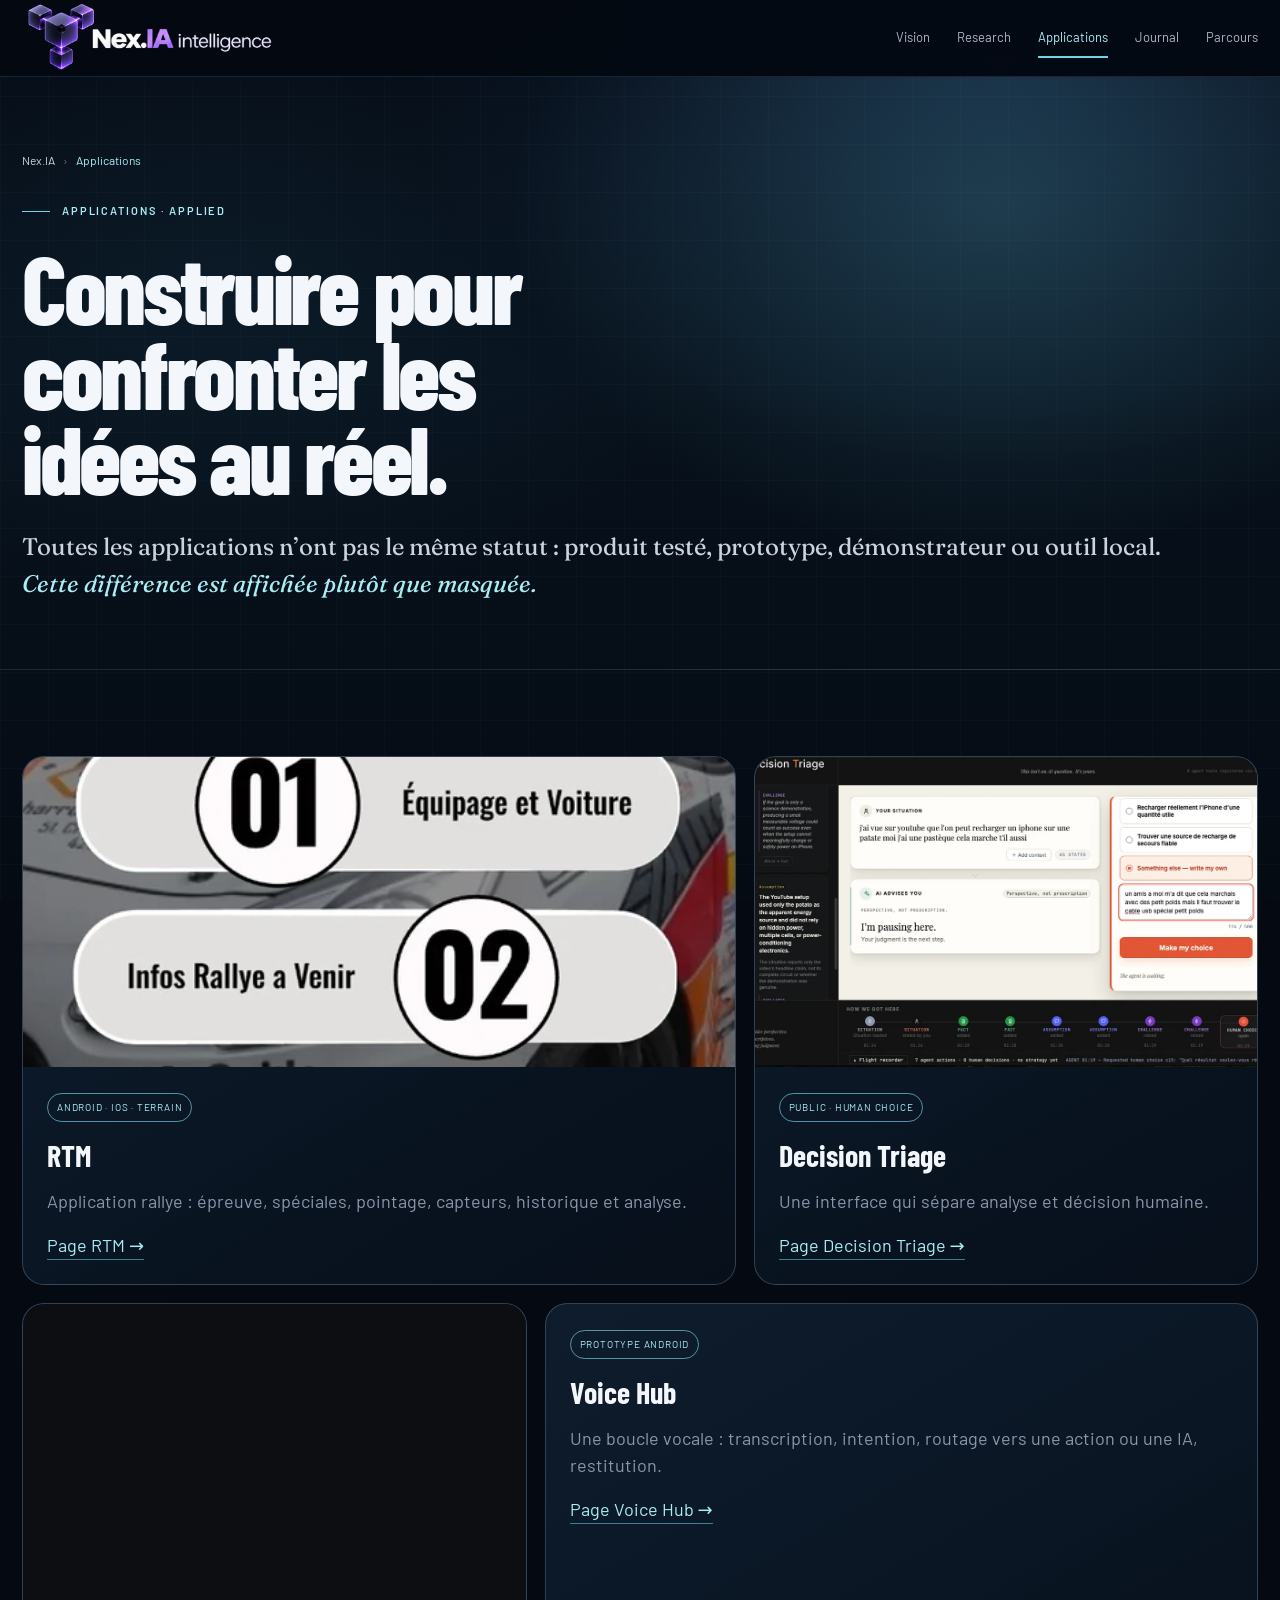
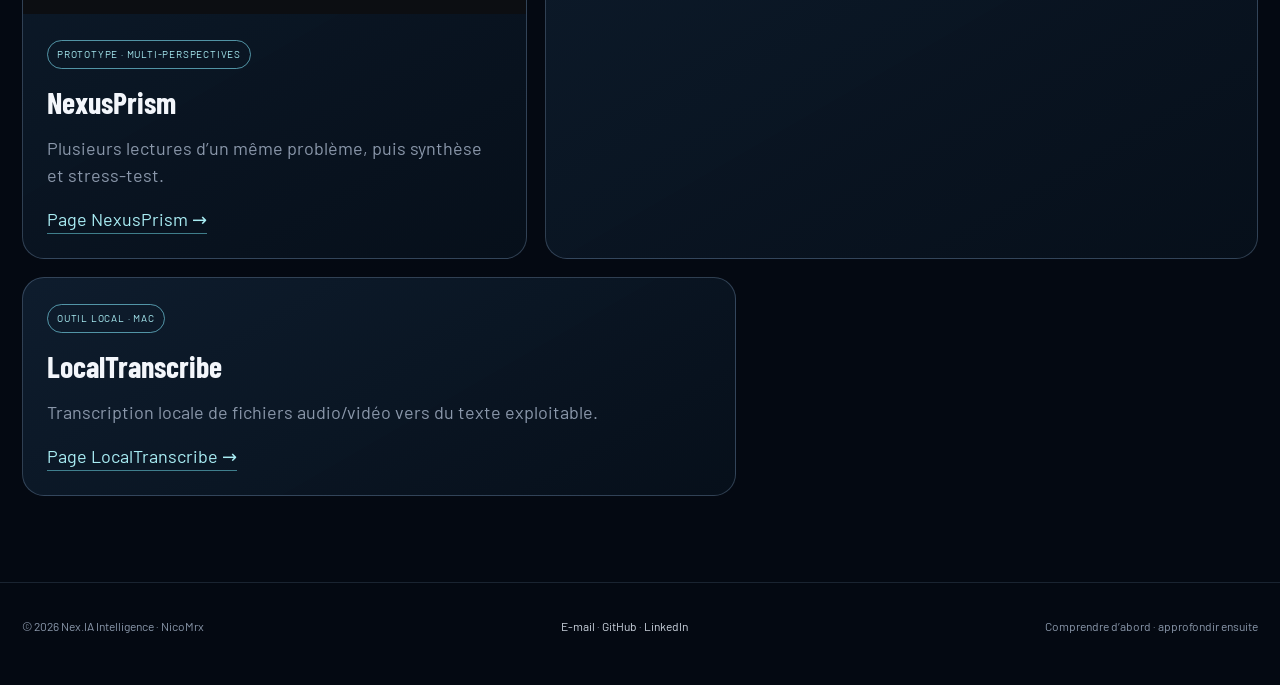
==== applications/index.html @ d775e8f3 "feat: publish Nex.IA multi-page V0.8.1" ====
<!DOCTYPE html>
<html lang="fr"><head><meta charset="utf-8"/><meta content="width=device-width,initial-scale=1" name="viewport"/><meta content="#07111c" name="theme-color"/><title>Applications — Nex.IA</title><meta content="Applications et prototypes Nex.IA : RTM, Decision Triage, NexusPrism, Voice Hub et transcription locale." name="description"/><link href="https://fonts.googleapis.com" rel="preconnect"/><link href="https://fonts.googleapis.com/css2?family=Barlow:wght@400;500;600;700&amp;family=Barlow+Condensed:wght@600;700;800&amp;family=Fraunces:opsz,wght@9..144,350..650&amp;display=swap" rel="stylesheet"/><link href="../assets/site.css" rel="stylesheet"/></head><body class="section-applications"><header class="site-header"><div class="wrap"><a class="brand" href="../index.html"><img alt="Nex.IA Intelligence" src="../assets/nexia-logo.png"/></a><nav aria-label="Navigation" class="site-nav"><a href="../vision/index.html">Vision</a><a href="../research/index.html">Research</a><a class="active" href="../applications/index.html">Applications</a><a href="../journal/index.html">Journal</a><a href="../parcours/index.html">Parcours</a></nav></div></header><main><section class="page-hero"><div class="wrap"><nav aria-label="Fil d’Ariane" class="breadcrumb"><a href="../index.html">Nex.IA</a><span class="sep">›</span><span class="current">Applications</span></nav><p class="eyebrow">Applications · Applied</p><h1>Construire pour confronter les idées au réel.</h1><p class="lead">Toutes les applications n’ont pas le même statut : produit testé, prototype, démonstrateur ou outil local. <em>Cette différence est affichée plutôt que masquée.</em></p></div></section><section class="section"><div class="wrap"><div class="products"><article class="card product wide"><div class="card-media"><img alt="RTM" src="../assets/rtm-home.webp"/></div><div class="card-body"><span class="tag">Android · iOS · terrain</span><h3>RTM</h3><p>Application rallye : épreuve, spéciales, pointage, capteurs, historique et analyse.</p><a class="more" href="rtm.html">Page RTM →</a></div></article><article class="card product narrow"><div class="card-media"><img alt="Decision Triage" src="../assets/dt-choice.webp"/></div><div class="card-body"><span class="tag">Public · Human Choice</span><h3>Decision Triage</h3><p>Une interface qui sépare analyse et décision humaine.</p><a class="more" href="decision-triage.html">Page Decision Triage →</a></div></article><article class="card product narrow"><div class="card-media"><img alt="NexusPrism" src="../assets/nexus-synthesis.webp"/></div><div class="card-body"><span class="tag">Prototype · multi-perspectives</span><h3>NexusPrism</h3><p>Plusieurs lectures d’un même problème, puis synthèse et stress-test.</p><a class="more" href="nexusprism.html">Page NexusPrism →</a></div></article><article class="card product wide"><div class="card-body"><span class="tag">Prototype Android</span><h3>Voice Hub</h3><p>Une boucle vocale : transcription, intention, routage vers une action ou une IA, restitution.</p><a class="more" href="voice-hub.html">Page Voice Hub →</a></div></article><article class="card product wide"><div class="card-body"><span class="tag">Outil local · Mac</span><h3>LocalTranscribe</h3><p>Transcription locale de fichiers audio/vidéo vers du texte exploitable.</p><a class="more" href="localtranscribe.html">Page LocalTranscribe →</a></div></article></div></div></section></main><footer><div class="wrap footer-row"><span>© 2026 Nex.IA Intelligence · NicoMrx</span><span><a href="mailto:morelnicolas.3807@gmail.com">E-mail</a> · <a href="https://github.com/nicoMrx/" rel="noopener" target="_blank">GitHub</a> · <a href="https://www.linkedin.com/in/morel-nicolas-nicomrx/" rel="noopener" target="_blank">LinkedIn</a></span><span>Comprendre d’abord · approfondir ensuite</span></div></footer></body></html>
---- assets/site.css ----
@import url('https://fonts.googleapis.com/css2?family=Barlow:wght@400;500;600;700&family=Barlow+Condensed:wght@600;700;800&family=Fraunces:opsz,wght@9..144,350..650&display=swap');
:root{--night:#040912;--bg:#07111c;--bg2:#0a1624;--panel:#0d1b2b;--panel2:#101f31;--paper:#f3f6fb;--soft:#cbd3de;--muted:#8a97aa;--faint:#5f6d82;--line:rgba(157,187,226,.15);--line2:rgba(157,187,226,.27);--blue:#86afff;--blue2:#b4ceff;--cyan:#6cd6e4;--violet:#a98bff;--violet2:#d1c3ff;--orange:#ff8b63;--green:#71dda6;--display:"Barlow Condensed",Impact,sans-serif;--ui:"Barlow",Inter,system-ui,sans-serif;--serif:"Fraunces",Georgia,serif;--max:1240px;--r:24px;--section:var(--blue);--section-soft:var(--blue2);}
*{box-sizing:border-box}html{scroll-behavior:smooth;background:var(--night)}body{margin:0;color:var(--paper);font-family:var(--ui);font-size:18px;line-height:1.5;background:radial-gradient(900px 620px at 78% 6%,rgba(63,117,196,.20),transparent 66%),radial-gradient(760px 520px at 17% 30%,rgba(54,120,150,.11),transparent 68%),linear-gradient(rgba(132,168,213,.032) 1px,transparent 1px),linear-gradient(90deg,rgba(132,168,213,.032) 1px,transparent 1px),linear-gradient(180deg,var(--night) 0%,var(--bg) 42%,#050b13 100%);background-size:auto,auto,48px 48px,48px 48px,auto;background-attachment:fixed}a{color:inherit}.wrap{width:min(calc(100% - 44px),var(--max));margin:auto}.site-header{position:sticky;top:0;z-index:80;background:rgba(4,9,18,.94);border-bottom:1px solid var(--line);backdrop-filter:blur(18px)}.site-header .wrap{min-height:76px;display:flex;align-items:center;justify-content:space-between;gap:30px}.brand{width:250px;display:flex;align-items:center}.brand img{width:100%;height:auto;display:block}.site-nav{display:flex;align-items:center;gap:27px;color:#aeb8c8;font-size:13px}.site-nav a{text-decoration:none;position:relative;padding:26px 0}.site-nav a:hover{color:#fff}.site-nav a.active{color:var(--section-soft)}.site-nav a.active:after{content:"";position:absolute;left:0;right:0;bottom:16px;height:2px;background:var(--section)}
.section-home{--section:var(--blue);--section-soft:var(--violet2)}.section-vision{--section:var(--violet);--section-soft:var(--violet2)}.section-research{--section:var(--blue);--section-soft:var(--blue2)}.section-applications{--section:var(--cyan);--section-soft:#a9edf4}.section-journal{--section:var(--orange);--section-soft:#ffc0a8}.section-parcours{--section:var(--green);--section-soft:#a8ecc8}
.breadcrumb{display:flex;gap:8px;align-items:center;margin-bottom:34px;font-size:12px;color:var(--muted)}.breadcrumb a{text-decoration:none;color:var(--soft)}.breadcrumb a:hover{color:#fff}.breadcrumb .sep{color:var(--faint)}.breadcrumb .current{color:var(--section-soft)}.hero{border-bottom:1px solid var(--line);padding:90px 0 74px}.hero-grid{display:grid;grid-template-columns:minmax(0,1.05fr) minmax(360px,.68fr);gap:72px;align-items:center}.eyebrow,.kicker{text-transform:uppercase;letter-spacing:.17em;font-weight:600;font-size:11px;color:var(--section-soft)}.eyebrow{display:flex;align-items:center;gap:12px;margin:0 0 25px}.eyebrow:before{content:"";display:inline-block;width:28px;height:1px;background:var(--section)}h1,.page-hero h1{font-family:var(--display);font-weight:800;font-size:clamp(58px,7.4vw,104px);line-height:.9;letter-spacing:-.035em;margin:0;max-width:12ch}h1 .blue{color:var(--blue2)}h1 .violet{color:var(--violet2)}.lead{font-family:var(--serif);font-weight:430;font-size:clamp(19px,2vw,24px);line-height:1.55;color:var(--soft);max-width:72ch;margin:28px 0 0}.lead em{font-style:italic;color:var(--section-soft)}.actions{display:flex;gap:12px;flex-wrap:wrap;margin-top:32px}.btn{display:inline-flex;align-items:center;gap:8px;padding:12px 16px;border:1px solid var(--line2);border-radius:10px;background:rgba(13,27,43,.68);text-decoration:none;font-size:13px;font-weight:600}.btn:hover{border-color:var(--section);transform:translateY(-1px)}.btn.primary{background:var(--section-soft);color:#07111c;border-color:transparent}.hero-card{border:1px solid var(--line2);border-radius:24px;background:linear-gradient(145deg,rgba(16,31,49,.88),rgba(7,17,28,.88));overflow:hidden}.hero-card .head{padding:17px 19px;border-bottom:1px solid var(--line);display:flex;justify-content:space-between;text-transform:uppercase;letter-spacing:.12em;font-size:10px;color:var(--muted)}.hero-card .rows{display:grid}.hero-card .row{display:grid;grid-template-columns:84px 1fr;gap:16px;padding:17px 19px;border-bottom:1px solid var(--line)}.hero-card .row:last-child{border-bottom:0}.hero-card .type{font-size:10px;text-transform:uppercase;letter-spacing:.1em;color:var(--blue)}.hero-card b{font-family:var(--display);font-size:19px}.hero-card p{margin:4px 0 0;color:var(--muted);font-size:12px}.proofbar{border-bottom:1px solid var(--line)}.proofgrid{display:grid;grid-template-columns:repeat(3,1fr);gap:1px;background:var(--line)}.proof{background:rgba(13,27,43,.72);padding:22px 18px}.proof strong{display:block;font-family:var(--display);font-size:28px}.proof span{font-size:11px;color:var(--muted)}
.section,.page-section{padding:86px 0;border-bottom:1px solid var(--line)}.alt{background:rgba(8,17,28,.28)}.sec-head{display:grid;grid-template-columns:minmax(0,1fr) minmax(320px,.8fr);gap:60px;align-items:end;margin-bottom:40px}.sec-head h2,h2{font-family:var(--display);font-size:clamp(40px,5vw,66px);line-height:.95;letter-spacing:-.025em;margin:0}.sec-head p{font-family:var(--serif);font-weight:390;font-size:16px;line-height:1.65;color:var(--soft);margin:0;max-width:58ch}.sec-head p em{font-style:italic;color:var(--section-soft)}.section-scope{position:relative}.section-scope:before{content:"";position:absolute;inset:0;pointer-events:none;background:radial-gradient(600px 420px at 12% 8%,color-mix(in srgb,var(--section) 10%,transparent),transparent 68%);opacity:.72}.section-scope>.wrap{position:relative;z-index:1}.preview-feature{display:grid;grid-template-columns:1.05fr .95fr;gap:18px;align-items:stretch}.preview-copy,.preview-side{border:1px solid var(--line2);border-radius:22px;background:linear-gradient(150deg,rgba(16,31,49,.72),rgba(7,17,28,.74));overflow:hidden}.preview-copy{padding:30px}.preview-copy h3{font-family:var(--display);font-size:34px;margin:10px 0 12px}.preview-copy p,.preview-side p{color:var(--soft)}.preview-side img{width:100%;height:100%;min-height:280px;object-fit:cover}.preview-side .card-body{padding:30px}.preview-list{list-style:none;padding:0;margin:23px 0 0}.preview-list li{padding:10px 0;border-top:1px solid var(--line);color:var(--muted)}.preview-list strong{color:var(--paper)}.section-link{margin-top:22px}.tag{display:inline-block;border:1px solid color-mix(in srgb,var(--section) 55%,var(--line2));border-radius:999px;padding:6px 9px;color:var(--section-soft);font-size:10px;letter-spacing:.08em;text-transform:uppercase}.metric-row{display:flex;flex-wrap:wrap;gap:10px;margin-top:24px}.metric{border:1px solid var(--line2);border-radius:12px;padding:12px 14px;background:rgba(7,17,28,.5)}.metric strong{display:block;font-family:var(--display);font-size:25px}.metric span{font-size:10px;color:var(--muted);text-transform:uppercase;letter-spacing:.08em}
.page-hero{padding:74px 0 66px;border-bottom:1px solid var(--line);background:radial-gradient(700px 500px at 78% 22%,color-mix(in srgb,var(--section) 18%,transparent),transparent 70%)}.page-hero h1{max-width:14ch}.page-hero .lead{max-width:75ch}.products{display:grid;grid-template-columns:repeat(12,1fr);gap:18px}.card{border:1px solid var(--line2);border-radius:22px;background:linear-gradient(150deg,rgba(16,31,49,.88),rgba(7,17,28,.9));overflow:hidden}.product.wide{grid-column:span 7}.product.narrow{grid-column:span 5}.card-media{height:310px;background:#06101a;overflow:hidden}.card-media img,.card-media video{width:100%;height:100%;object-fit:cover;display:block}.card-body{padding:24px}.card h3{font-family:var(--display);font-size:30px;margin:11px 0 10px}.card p{color:var(--muted);margin:0}.more{display:inline-block;margin-top:17px;color:var(--section-soft);text-decoration:none;border-bottom:1px solid color-mix(in srgb,var(--section) 55%,transparent)}.split{display:grid;grid-template-columns:1fr 1fr;gap:45px;align-items:start}.prose{max-width:72ch}.prose p{font-family:var(--serif);font-weight:385;color:var(--soft);line-height:1.7}.prose p em{font-style:italic;color:var(--section-soft)}.facts{border-top:1px solid var(--line)}.fact{display:grid;grid-template-columns:150px 1fr;gap:20px;padding:17px 0;border-bottom:1px solid var(--line)}.fact b{color:var(--paper)}.fact span{color:var(--muted)}.gallery{display:grid;grid-template-columns:1fr 1fr;gap:16px}.gallery figure{margin:0;border:1px solid var(--line2);border-radius:18px;background:#06101a;overflow:hidden}.gallery img{width:100%;display:block}.gallery figcaption{padding:11px 13px;color:var(--muted);font-size:11px}.gallery .big{grid-column:span 2}.research-grid{display:grid;grid-template-columns:1.08fr .92fr;gap:18px}.stats{display:grid;grid-template-columns:repeat(4,1fr);gap:9px;margin-top:24px}.stat{border:1px solid var(--line2);padding:12px;border-radius:12px}.stat strong{display:block;font-family:var(--display);font-size:27px}.stat span{color:var(--muted);font-size:10px;text-transform:uppercase}.statusline{margin-top:18px;color:var(--muted);font-size:12px;border-top:1px solid var(--line);padding-top:14px}.statusline strong{color:var(--section-soft)}.timeline{display:grid;grid-template-columns:repeat(4,1fr);gap:16px}.timeline article{border-top:1px solid var(--line2);padding-top:18px}.timeline time{font-size:10px;text-transform:uppercase;letter-spacing:.1em;color:var(--section-soft)}.timeline h3{font-family:var(--display);font-size:22px;margin:7px 0}.timeline p{color:var(--muted);font-size:13px}.method{display:grid;grid-template-columns:repeat(5,1fr);gap:12px}.method article{border:1px solid var(--line2);border-radius:18px;padding:20px;background:rgba(13,27,43,.65)}.method .n{color:var(--section-soft);font-size:10px}.method h3{font-family:var(--display);font-size:24px;margin:22px 0 8px}.method p{color:var(--muted);font-size:13px}.comic-grid{display:grid;grid-template-columns:repeat(2,1fr);gap:18px}.comic{border:1px solid var(--line2);border-radius:18px;overflow:hidden;background:#f1ece4}.comic img{width:100%;display:block}.comic span{display:block;background:#09131f;padding:10px 12px;color:var(--soft);font-size:11px}.sources{margin-top:34px;border:1px solid var(--line2);border-radius:20px;padding:24px;background:rgba(13,27,43,.6)}.sources h3{font-family:var(--display);font-size:27px;margin:0 0 9px}.sources p{color:var(--muted);margin:0 0 10px}.sources a{color:var(--section-soft)}.log{border-top:1px solid var(--line)}.log-entry{display:grid;grid-template-columns:220px 1fr;gap:28px;padding:22px 0;border-bottom:1px solid var(--line)}.log-dates{font-size:11px;color:var(--muted);line-height:1.65}.log-dates b{color:var(--section-soft);font-weight:600}.log-entry h3{font-family:var(--display);font-size:23px;margin:0 0 5px}.log-entry p{margin:0;color:var(--muted)}.cta{display:grid;grid-template-columns:1fr .7fr;gap:38px;border:1px solid var(--line2);border-radius:22px;background:rgba(13,27,43,.74);padding:34px}.cta h2{font-size:48px}.cta p{color:var(--muted)}.cta aside{border-left:1px solid var(--line2);padding-left:28px;color:var(--muted)}.cta aside strong{display:block;color:var(--paper);margin-bottom:7px}footer{padding:34px 0 50px;color:var(--muted);font-size:12px}.footer-row{display:flex;justify-content:space-between;gap:20px;flex-wrap:wrap}.footer-row a{text-decoration:none;color:var(--soft)}
@media(max-width:1000px){.hero-grid,.sec-head,.split,.research-grid,.preview-feature{grid-template-columns:1fr}.hero-grid{gap:28px}.hero-card{max-width:720px}.products{grid-template-columns:1fr}.product.wide,.product.narrow{grid-column:auto}.method{grid-template-columns:repeat(3,1fr)}.timeline{grid-template-columns:1fr 1fr}.gallery .big{grid-column:auto}.gallery{grid-template-columns:1fr 1fr}.comic-grid{grid-template-columns:1fr 1fr}.cta{grid-template-columns:1fr}.cta aside{border-left:0;border-top:1px solid var(--line2);padding:22px 0 0}.preview-side img{min-height:240px}}
@media(max-width:700px){.wrap{width:min(calc(100% - 28px),var(--max))}.site-header .wrap{min-height:0;display:block;padding-top:10px}.brand{width:190px;margin-bottom:9px}.site-nav{display:flex;gap:18px;overflow-x:auto;border-top:1px solid var(--line);scrollbar-width:none}.site-nav::-webkit-scrollbar{display:none}.site-nav a{display:block!important;white-space:nowrap;padding:10px 0 12px;font-size:11px}.site-nav a.active:after{bottom:5px}.hero{padding:62px 0 54px}.page-hero{padding:52px 0 46px}.breadcrumb{margin-bottom:25px;font-size:11px}h1,.page-hero h1{font-size:clamp(44px,12.3vw,64px);max-width:11.5ch}.lead{font-size:18px}.section,.page-section{padding:64px 0}.sec-head{gap:17px;margin-bottom:27px}.sec-head h2,h2{font-size:clamp(34px,9.5vw,49px)}.sec-head p{font-size:15px}.proofgrid{grid-template-columns:1fr}.proof{padding:15px}.card-media{height:260px}.gallery{grid-template-columns:1fr}.stats{grid-template-columns:1fr 1fr}.method{grid-template-columns:1fr}.timeline{grid-template-columns:1fr}.comic-grid{grid-template-columns:1fr}.log-entry{grid-template-columns:1fr;gap:8px}.cta{padding:25px 20px}.cta h2{font-size:39px}.brand img{max-height:50px;object-fit:contain;object-position:left}.preview-copy{padding:23px}.preview-copy h3{font-size:29px}.preview-side .card-body{padding:23px}}

/* ===== Vision harmonisée : V7 dans le système V0.8 ===== */
body.section-vision .vision-hero{padding:74px 0 66px;border-bottom:1px solid var(--line);background:radial-gradient(760px 500px at 78% 22%,rgba(169,139,255,.14),transparent 70%)}
body.section-vision .vision-section{padding:82px 0;border-bottom:1px solid var(--line)}
body.section-vision .vision-hero h1{font-family:var(--display);font-size:clamp(58px,7.4vw,104px);line-height:.9;letter-spacing:-.035em;max-width:12ch;margin:0}
body.section-vision .vision-hero .intro{font-family:var(--serif);font-weight:390;font-size:clamp(19px,2vw,24px);line-height:1.62;color:var(--soft);max-width:74ch;margin:27px 0 0}
body.section-vision .vision-hero .intro em{font-style:italic;color:var(--section-soft)}
body.section-vision .vision-hero .note{color:var(--muted);font-size:13px;margin:30px 0 0;max-width:66ch}
body.section-vision .vision-section h2{font-family:var(--display);font-size:clamp(40px,5vw,66px);line-height:.95;letter-spacing:-.025em;max-width:18ch;margin:0 0 28px}
body.section-vision .vision-section .lede{font-family:var(--serif);font-weight:385;font-size:clamp(19px,2vw,23px);line-height:1.65;color:var(--soft);max-width:72ch}
body.section-vision .vision-section .lede em{font-style:italic;color:var(--section-soft)}
body.section-vision .vision-phrase{border-left:5px solid var(--section);padding:4px 0 4px 22px;margin-top:34px;max-width:900px}
body.section-vision .vision-phrase p{font-family:var(--serif);font-weight:390;font-style:italic;color:var(--paper);font-size:clamp(24px,3.2vw,39px);line-height:1.24;margin:0 0 13px}
body.section-vision .vision-phrase small{color:var(--muted)}
body.section-vision .constats{list-style:none;padding:0;margin:39px 0 0;max-width:920px}
body.section-vision .constats li{display:grid;grid-template-columns:92px 1fr;gap:24px;padding:22px 0;border-top:1px solid var(--line)}
body.section-vision .constats li:last-child{border-bottom:1px solid var(--line)}
body.section-vision .constats .num{color:var(--section-soft);font-size:11px;letter-spacing:.1em;padding-top:5px}
body.section-vision .constats strong{display:block;font-family:var(--display);font-size:23px;margin-bottom:4px}
body.section-vision .constats p{color:var(--muted);margin:0;max-width:67ch}
body.section-vision .objet-mesure{margin:29px 0 0;padding:16px 18px;border:1px solid color-mix(in srgb,var(--section) 42%,var(--line2));border-radius:14px;color:var(--soft);font-size:14px;max-width:900px;background:rgba(169,139,255,.045)}
body.section-vision .objet-mesure strong{color:var(--section-soft)}
body.section-vision .carte{margin-top:39px;border-top:1px solid var(--line)}
body.section-vision .etape{display:grid;grid-template-columns:70px minmax(220px,1.15fr) 1.85fr 150px;gap:22px;padding:25px 0;border-bottom:1px solid var(--line);align-items:start}
body.section-vision .etape .n{font-family:var(--display);font-size:30px;line-height:1;color:var(--section-soft)}
body.section-vision .etape .quoi strong{display:block;font-family:var(--display);font-size:23px}
body.section-vision .etape .quoi span{display:block;color:var(--muted);font-size:13px;margin-top:3px}
body.section-vision .etape .desc{color:var(--soft);max-width:58ch}
body.section-vision .etat{justify-self:end;border:1px solid var(--line2);color:var(--muted);padding:7px 9px;font-size:10px;letter-spacing:.07em;text-transform:uppercase;white-space:normal}
body.section-vision .etape.current{position:relative}
body.section-vision .etape.current:before{content:"";position:absolute;left:0;top:-1px;bottom:-1px;width:3px;background:var(--section)}
body.section-vision .etape.current .etat{border-color:var(--section);color:var(--section-soft);background:rgba(169,139,255,.055)}
body.section-vision .case-grid{display:grid;grid-template-columns:1fr 1fr;gap:18px;margin:38px 0 0}
body.section-vision .case-card{position:relative;border:1px solid var(--line2);border-radius:20px;background:linear-gradient(150deg,rgba(16,31,49,.78),rgba(7,17,28,.74));padding:27px;overflow:hidden}
body.section-vision .case-card:before{content:"";position:absolute;left:0;top:0;bottom:0;width:3px;background:var(--section)}
body.section-vision .case-meta{display:flex;gap:9px;flex-wrap:wrap;margin-bottom:14px;color:var(--muted);font-size:10px;letter-spacing:.08em;text-transform:uppercase}
body.section-vision .case-meta span{border:1px solid var(--line);border-radius:999px;padding:5px 8px}
body.section-vision .case-card h3{font-family:var(--display);font-size:clamp(27px,3vw,37px);margin:0 0 12px}
body.section-vision .case-card p{color:var(--soft);margin:0 0 15px}
body.section-vision .case-card .case-point{font-family:var(--serif);font-weight:390;font-style:italic;font-size:19px;line-height:1.45;color:var(--section-soft);margin:21px 0 0;padding-top:17px;border-top:1px solid var(--line)}
body.section-vision .case-link{display:inline-block;margin-top:16px;color:var(--section-soft);font-size:12px;text-decoration:none;border-bottom:1px solid rgba(209,195,255,.35);padding-bottom:2px}
body.section-vision .limite{margin:27px 0 0;padding:20px 22px;border-left:4px solid var(--section);background:rgba(169,139,255,.04);max-width:930px}
body.section-vision .limite strong{display:block;font-family:var(--display);font-size:20px;margin-bottom:5px}
body.section-vision .limite p{margin:0;color:var(--soft)}
body.section-vision .protocol-flow{display:grid;grid-template-columns:1fr auto 1fr auto 1fr;gap:13px;align-items:center;margin:36px 0 0;max-width:980px}
body.section-vision .protocol-step{padding:17px 19px;border:1px solid var(--line2);border-radius:15px;background:rgba(13,27,43,.42);min-height:94px}
body.section-vision .protocol-step strong{display:block;font-family:var(--display);font-size:19px;margin-bottom:4px;color:var(--section-soft)}
body.section-vision .protocol-step span{display:block;color:var(--muted);font-size:13px;line-height:1.45}
body.section-vision .protocol-arrow{color:var(--section);font-size:23px}
body.section-vision .transformations{display:flex;gap:9px;flex-wrap:wrap;margin-top:17px}
body.section-vision .transformations span{border:1px solid color-mix(in srgb,var(--section) 30%,var(--line));border-radius:999px;color:var(--muted);padding:7px 10px;font-size:12px}
body.section-vision .question-test{margin:46px 0 0;padding:4px 0 4px 22px;border-left:5px solid var(--section);max-width:900px}
body.section-vision .question-test p{font-family:var(--serif);font-weight:400;font-style:italic;font-size:clamp(25px,3.3vw,41px);line-height:1.25;color:var(--paper);margin:0 0 15px}
body.section-vision .mesures{display:flex;gap:9px;flex-wrap:wrap;margin-top:24px}
body.section-vision .mesures span{border:1px solid var(--line2);padding:8px 10px;color:var(--section-soft);font-size:12px}
body.section-vision details.protocol-details{margin-top:31px;border-top:1px solid var(--line);border-bottom:1px solid var(--line);max-width:980px}
body.section-vision details.protocol-details summary{cursor:pointer;padding:17px 0;color:var(--section-soft);font-size:13px;font-weight:600;letter-spacing:.03em}
body.section-vision .variantes{border-top:1px solid var(--line);margin-bottom:18px}
body.section-vision .variante{display:grid;grid-template-columns:52px 1fr;gap:18px;padding:15px 0;border-bottom:1px solid var(--line)}
body.section-vision .variante b{font-family:var(--display);font-size:24px;color:var(--section-soft)}
body.section-vision .variante strong{display:block;margin-bottom:3px}
body.section-vision .variante span{color:var(--muted)}
body.section-vision .deux-branches{display:grid;grid-template-columns:.82fr 1.18fr;gap:0;margin-top:42px;border-top:1px solid var(--line);border-bottom:1px solid var(--line)}
body.section-vision .branche{padding:32px 39px 36px 0}
body.section-vision .branche + .branche{border-left:1px solid var(--line);padding-left:39px;padding-right:0}
body.section-vision .branche .label{color:var(--section-soft);font-size:11px;letter-spacing:.1em;text-transform:uppercase;margin-bottom:12px}
body.section-vision .branche h3{font-family:var(--display);font-size:31px;margin:0 0 14px}
body.section-vision .branche>p{color:var(--soft);max-width:48ch}
body.section-vision .branche ul{margin:22px 0 0;padding:0;list-style:none}
body.section-vision .branche li{padding:11px 0;border-top:1px solid var(--line);color:var(--muted)}
body.section-vision .branche li strong{display:block;color:var(--paper);margin-bottom:3px}
body.section-vision .branche li span{font-size:13px}
body.section-vision .app-stack{margin-top:22px;border-top:1px solid var(--line)}
body.section-vision .app-item{display:grid;grid-template-columns:minmax(135px,.72fr) 1.6fr;gap:19px;padding:17px 0;border-bottom:1px solid var(--line)}
body.section-vision .app-name strong{display:block;font-family:var(--display);font-size:20px;margin-bottom:3px}
body.section-vision .app-status{color:var(--section-soft);font-size:10px;text-transform:uppercase;letter-spacing:.07em}
body.section-vision .app-desc{color:var(--soft);font-size:13px}
body.section-vision .record{margin-top:38px;border:1px solid color-mix(in srgb,var(--section) 28%,var(--line2));background:linear-gradient(145deg,rgba(16,31,49,.88),rgba(7,17,28,.88));border-radius:22px;padding:25px;overflow:auto}
body.section-vision pre{margin:0;color:var(--soft);font:13px/1.65 ui-monospace,SFMono-Regular,Menlo,Consolas,monospace;white-space:pre-wrap}
body.section-vision .record .accent{color:var(--section-soft)}
body.section-vision .auteur{display:grid;grid-template-columns:.8fr 1.7fr;gap:50px;align-items:start}
body.section-vision .auteur .id{font-family:var(--display);font-size:clamp(31px,4.4vw,51px);line-height:1}
body.section-vision .auteur .id span{display:block;color:var(--section-soft);font-family:var(--ui);font-size:16px;font-weight:400;margin-top:10px}
body.section-vision .auteur .bio{font-family:var(--serif);font-weight:380;color:var(--soft);max-width:64ch;line-height:1.7}
body.section-vision .auteur .bio p:first-child:first-letter{color:var(--section-soft)}
body.section-vision .fin{padding:86px 0 100px;border-bottom:1px solid var(--line);background:radial-gradient(720px 430px at 18% 44%,rgba(169,139,255,.09),transparent 68%)}
body.section-vision .fin p{font-family:var(--display);font-size:clamp(39px,6vw,70px);line-height:.97;letter-spacing:-.02em;margin:0;max-width:17ch}
body.section-vision .fin p em{font-style:normal;color:var(--section-soft)}
body.section-vision .fin small{display:block;color:var(--muted);margin-top:27px;font-size:13px}
@media(max-width:820px){
  body.section-vision .etape{grid-template-columns:56px 1fr;gap:14px 20px}
  body.section-vision .etape .desc{grid-column:2}
  body.section-vision .etat{grid-column:2;justify-self:start}
  body.section-vision .deux-branches{grid-template-columns:1fr}
  body.section-vision .branche{padding:30px 0}
  body.section-vision .branche + .branche{border-left:0;border-top:1px solid var(--line);padding:30px 0}
  body.section-vision .app-item{grid-template-columns:1fr;gap:7px}
  body.section-vision .auteur{grid-template-columns:1fr;gap:28px}
}
@media(max-width:700px){
  h1,.page-hero h1{font-size:clamp(46px,13vw,66px)}
  .hero{padding:68px 0 56px}
  .page-hero{padding:56px 0 50px}
  body.section-vision .vision-hero{padding:56px 0 50px}
  body.section-vision .vision-section{padding:66px 0}
  body.section-vision .constats li{grid-template-columns:1fr;gap:7px}
  body.section-vision .etape{grid-template-columns:1fr}
  body.section-vision .etape .desc,body.section-vision .etat{grid-column:1}
  body.section-vision .etape.current:before{left:-14px;width:3px}
  body.section-vision .case-grid{grid-template-columns:1fr}
  body.section-vision .app-item{grid-template-columns:1fr;gap:7px}
  body.section-vision .fin{padding:66px 0 78px}
}
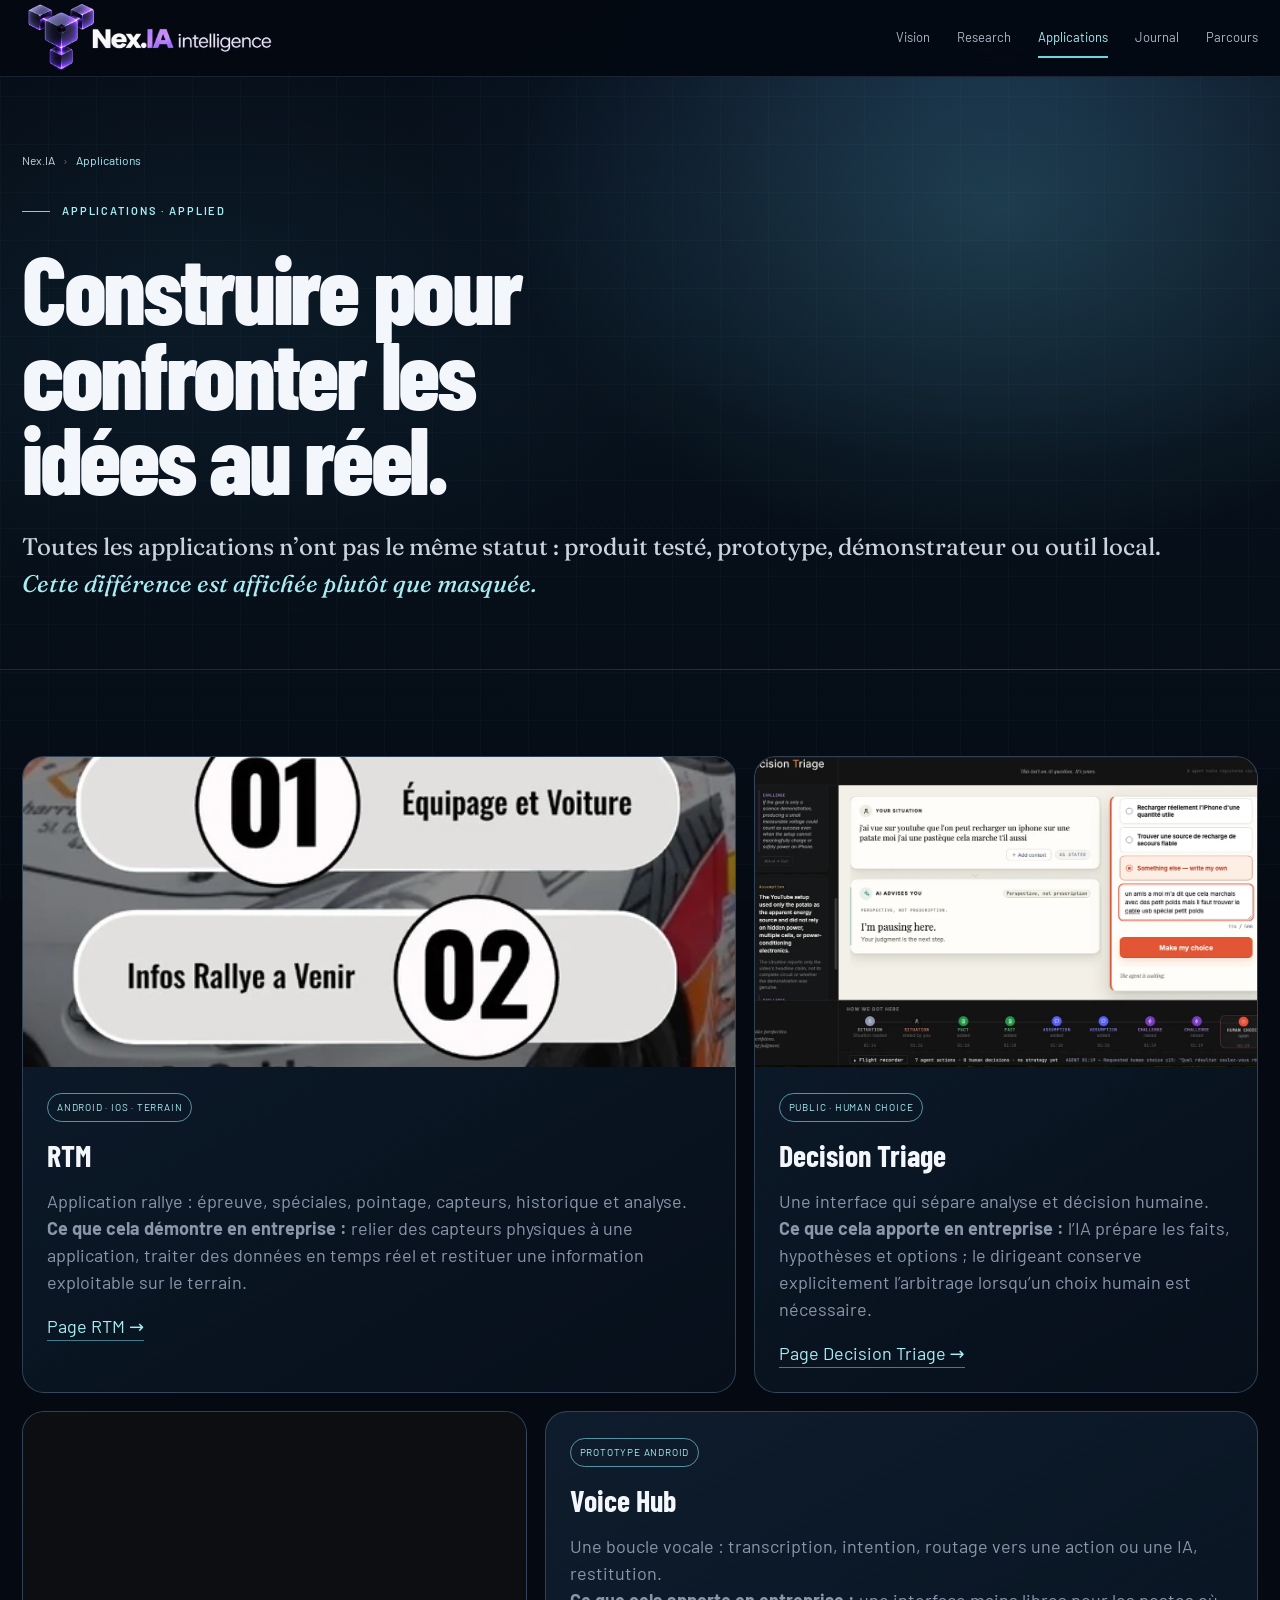
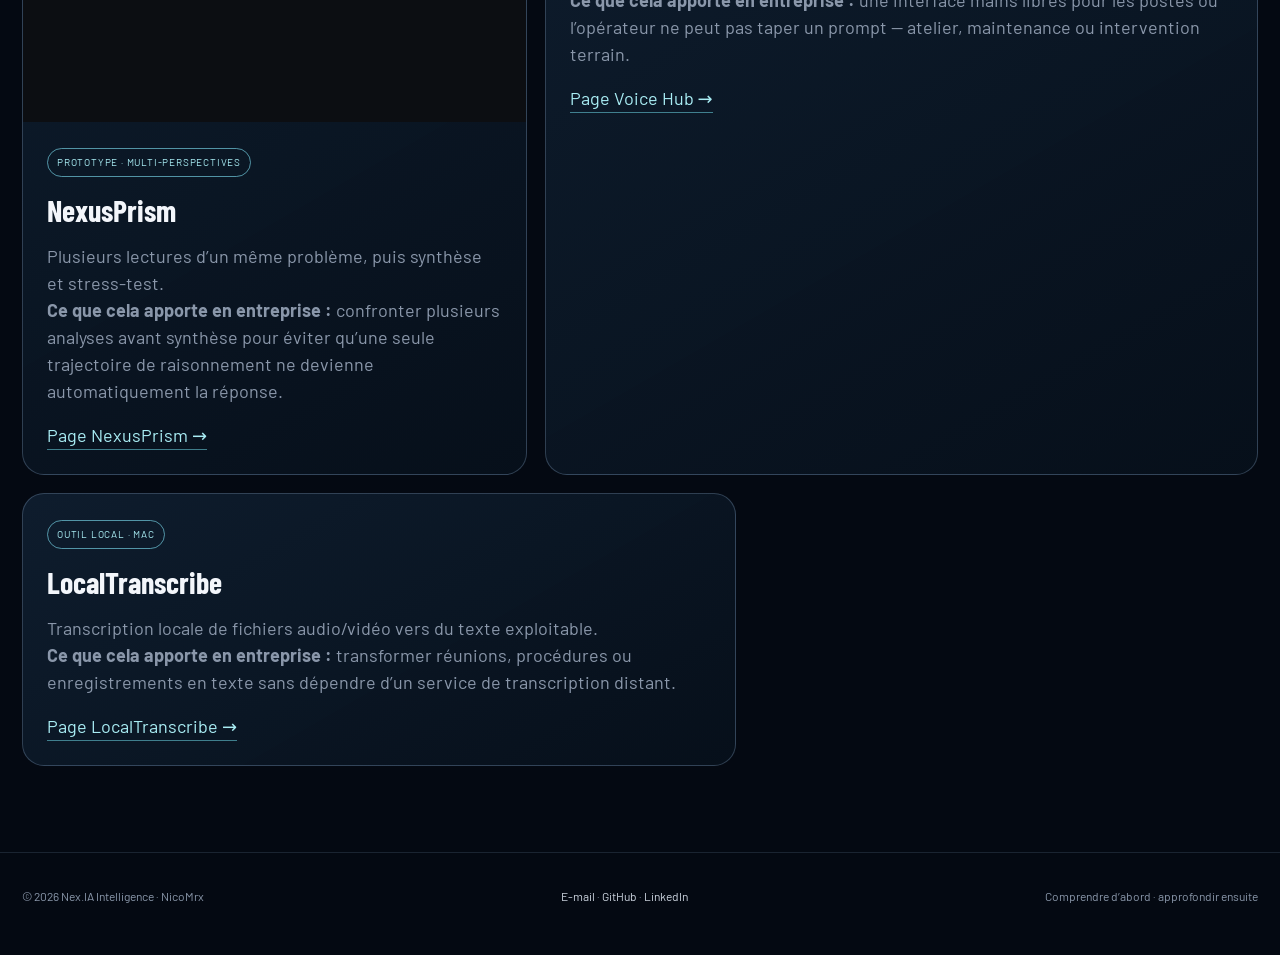
==== commit 2ab69cfc: "refine: explain business value of application building blocks" ====
--- a/applications/index.html
+++ b/applications/index.html
@@ -1,2 +1,2 @@
 <!DOCTYPE html>
-<html lang="fr"><head><meta charset="utf-8"/><meta content="width=device-width,initial-scale=1" name="viewport"/><meta content="#07111c" name="theme-color"/><title>Applications — Nex.IA</title><meta content="Applications et prototypes Nex.IA : RTM, Decision Triage, NexusPrism, Voice Hub et transcription locale." name="description"/><link href="https://fonts.googleapis.com" rel="preconnect"/><link href="https://fonts.googleapis.com/css2?family=Barlow:wght@400;500;600;700&amp;family=Barlow+Condensed:wght@600;700;800&amp;family=Fraunces:opsz,wght@9..144,350..650&amp;display=swap" rel="stylesheet"/><link href="../assets/site.css" rel="stylesheet"/></head><body class="section-applications"><header class="site-header"><div class="wrap"><a class="brand" href="../index.html"><img alt="Nex.IA Intelligence" src="../assets/nexia-logo.png"/></a><nav aria-label="Navigation" class="site-nav"><a href="../vision/index.html">Vision</a><a href="../research/index.html">Research</a><a class="active" href="../applications/index.html">Applications</a><a href="../journal/index.html">Journal</a><a href="../parcours/index.html">Parcours</a></nav></div></header><main><section class="page-hero"><div class="wrap"><nav aria-label="Fil d’Ariane" class="breadcrumb"><a href="../index.html">Nex.IA</a><span class="sep">›</span><span class="current">Applications</span></nav><p class="eyebrow">Applications · Applied</p><h1>Construire pour confronter les idées au réel.</h1><p class="lead">Toutes les applications n’ont pas le même statut : produit testé, prototype, démonstrateur ou outil local. <em>Cette différence est affichée plutôt que masquée.</em></p></div></section><section class="section"><div class="wrap"><div class="products"><article class="card product wide"><div class="card-media"><img alt="RTM" src="../assets/rtm-home.webp"/></div><div class="card-body"><span class="tag">Android · iOS · terrain</span><h3>RTM</h3><p>Application rallye : épreuve, spéciales, pointage, capteurs, historique et analyse.</p><a class="more" href="rtm.html">Page RTM →</a></div></article><article class="card product narrow"><div class="card-media"><img alt="Decision Triage" src="../assets/dt-choice.webp"/></div><div class="card-body"><span class="tag">Public · Human Choice</span><h3>Decision Triage</h3><p>Une interface qui sépare analyse et décision humaine.</p><a class="more" href="decision-triage.html">Page Decision Triage →</a></div></article><article class="card product narrow"><div class="card-media"><img alt="NexusPrism" src="../assets/nexus-synthesis.webp"/></div><div class="card-body"><span class="tag">Prototype · multi-perspectives</span><h3>NexusPrism</h3><p>Plusieurs lectures d’un même problème, puis synthèse et stress-test.</p><a class="more" href="nexusprism.html">Page NexusPrism →</a></div></article><article class="card product wide"><div class="card-body"><span class="tag">Prototype Android</span><h3>Voice Hub</h3><p>Une boucle vocale : transcription, intention, routage vers une action ou une IA, restitution.</p><a class="more" href="voice-hub.html">Page Voice Hub →</a></div></article><article class="card product wide"><div class="card-body"><span class="tag">Outil local · Mac</span><h3>LocalTranscribe</h3><p>Transcription locale de fichiers audio/vidéo vers du texte exploitable.</p><a class="more" href="localtranscribe.html">Page LocalTranscribe →</a></div></article></div></div></section></main><footer><div class="wrap footer-row"><span>© 2026 Nex.IA Intelligence · NicoMrx</span><span><a href="mailto:morelnicolas.3807@gmail.com">E-mail</a> · <a href="https://github.com/nicoMrx/" rel="noopener" target="_blank">GitHub</a> · <a href="https://www.linkedin.com/in/morel-nicolas-nicomrx/" rel="noopener" target="_blank">LinkedIn</a></span><span>Comprendre d’abord · approfondir ensuite</span></div></footer></body></html>+<html lang="fr"><head><meta charset="utf-8"/><meta content="width=device-width,initial-scale=1" name="viewport"/><meta content="#07111c" name="theme-color"/><title>Applications — Nex.IA</title><meta content="Applications et prototypes Nex.IA : RTM, Decision Triage, NexusPrism, Voice Hub et transcription locale." name="description"/><link href="https://fonts.googleapis.com" rel="preconnect"/><link href="https://fonts.googleapis.com/css2?family=Barlow:wght@400;500;600;700&amp;family=Barlow+Condensed:wght@600;700;800&amp;family=Fraunces:opsz,wght@9..144,350..650&amp;display=swap" rel="stylesheet"/><link href="../assets/site.css" rel="stylesheet"/></head><body class="section-applications"><header class="site-header"><div class="wrap"><a class="brand" href="../index.html"><img alt="Nex.IA Intelligence" src="../assets/nexia-logo.png"/></a><nav aria-label="Navigation" class="site-nav"><a href="../vision/index.html">Vision</a><a href="../research/index.html">Research</a><a class="active" href="../applications/index.html">Applications</a><a href="../journal/index.html">Journal</a><a href="../parcours/index.html">Parcours</a></nav></div></header><main><section class="page-hero"><div class="wrap"><nav aria-label="Fil d’Ariane" class="breadcrumb"><a href="../index.html">Nex.IA</a><span class="sep">›</span><span class="current">Applications</span></nav><p class="eyebrow">Applications · Applied</p><h1>Construire pour confronter les idées au réel.</h1><p class="lead">Toutes les applications n’ont pas le même statut : produit testé, prototype, démonstrateur ou outil local. <em>Cette différence est affichée plutôt que masquée.</em></p></div></section><section class="section"><div class="wrap"><div class="products"><article class="card product wide"><div class="card-media"><img alt="RTM" src="../assets/rtm-home.webp"/></div><div class="card-body"><span class="tag">Android · iOS · terrain</span><h3>RTM</h3><p>Application rallye : épreuve, spéciales, pointage, capteurs, historique et analyse.</p><p class="status-note"><strong>Ce que cela démontre en entreprise :</strong> relier des capteurs physiques à une application, traiter des données en temps réel et restituer une information exploitable sur le terrain.</p><a class="more" href="rtm.html">Page RTM →</a></div></article><article class="card product narrow"><div class="card-media"><img alt="Decision Triage" src="../assets/dt-choice.webp"/></div><div class="card-body"><span class="tag">Public · Human Choice</span><h3>Decision Triage</h3><p>Une interface qui sépare analyse et décision humaine.</p><p class="status-note"><strong>Ce que cela apporte en entreprise :</strong> l’IA prépare les faits, hypothèses et options ; le dirigeant conserve explicitement l’arbitrage lorsqu’un choix humain est nécessaire.</p><a class="more" href="decision-triage.html">Page Decision Triage →</a></div></article><article class="card product narrow"><div class="card-media"><img alt="NexusPrism" src="../assets/nexus-synthesis.webp"/></div><div class="card-body"><span class="tag">Prototype · multi-perspectives</span><h3>NexusPrism</h3><p>Plusieurs lectures d’un même problème, puis synthèse et stress-test.</p><p class="status-note"><strong>Ce que cela apporte en entreprise :</strong> confronter plusieurs analyses avant synthèse pour éviter qu’une seule trajectoire de raisonnement ne devienne automatiquement la réponse.</p><a class="more" href="nexusprism.html">Page NexusPrism →</a></div></article><article class="card product wide"><div class="card-body"><span class="tag">Prototype Android</span><h3>Voice Hub</h3><p>Une boucle vocale : transcription, intention, routage vers une action ou une IA, restitution.</p><p class="status-note"><strong>Ce que cela apporte en entreprise :</strong> une interface mains libres pour les postes où l’opérateur ne peut pas taper un prompt — atelier, maintenance ou intervention terrain.</p><a class="more" href="voice-hub.html">Page Voice Hub →</a></div></article><article class="card product wide"><div class="card-body"><span class="tag">Outil local · Mac</span><h3>LocalTranscribe</h3><p>Transcription locale de fichiers audio/vidéo vers du texte exploitable.</p><p class="status-note"><strong>Ce que cela apporte en entreprise :</strong> transformer réunions, procédures ou enregistrements en texte sans dépendre d’un service de transcription distant.</p><a class="more" href="localtranscribe.html">Page LocalTranscribe →</a></div></article></div></div></section></main><footer><div class="wrap footer-row"><span>© 2026 Nex.IA Intelligence · NicoMrx</span><span><a href="mailto:morelnicolas.3807@gmail.com">E-mail</a> · <a href="https://github.com/nicoMrx/" rel="noopener" target="_blank">GitHub</a> · <a href="https://www.linkedin.com/in/morel-nicolas-nicomrx/" rel="noopener" target="_blank">LinkedIn</a></span><span>Comprendre d’abord · approfondir ensuite</span></div></footer></body></html>
--- a/assets/site.css
+++ b/assets/site.css
@@ -120,3 +120,86 @@
   body.section-vision .app-item{grid-template-columns:1fr;gap:7px}
   body.section-vision .fin{padding:66px 0 78px}
 }
+
+
+/* ===== Mobile hardening V0.8.2 ===== */
+html,body{max-width:100%;overflow-x:hidden}
+
+/* Journal comic strip: controlled carousel on wide screens, full-width stack on mobile */
+.comic-strip{
+  display:grid;
+  grid-auto-flow:column;
+  grid-auto-columns:minmax(300px,34vw);
+  gap:16px;
+  overflow-x:auto;
+  padding:2px 2px 14px;
+  scroll-snap-type:x mandatory;
+  scrollbar-width:thin;
+  scrollbar-color:#53677f #08101b;
+}
+.comic-strip a{
+  display:block;
+  min-width:0;
+  max-width:100%;
+  text-decoration:none;
+  color:var(--paper);
+  scroll-snap-align:start;
+  overflow:hidden;
+  border:1px solid var(--line2);
+  border-radius:16px;
+  background:#09131f;
+}
+.comic-strip img{
+  display:block;
+  width:100%;
+  height:auto;
+  max-width:100%;
+}
+.comic-strip a span{
+  display:block;
+  padding:10px 12px;
+  color:var(--soft);
+  font-size:11px;
+}
+
+/* Vision protocol must never force the page wider than the viewport */
+body.section-vision .protocol-flow{min-width:0}
+body.section-vision .protocol-step{min-width:0}
+body.section-vision .protocol-step span,
+body.section-vision .protocol-step strong{overflow-wrap:anywhere}
+
+@media(max-width:700px){
+  body.section-vision .protocol-flow{
+    grid-template-columns:1fr;
+    gap:10px;
+    width:100%;
+    max-width:100%;
+  }
+  body.section-vision .protocol-arrow{
+    transform:rotate(90deg);
+    justify-self:center;
+    line-height:1;
+  }
+  body.section-vision .protocol-step{
+    width:100%;
+    min-height:0;
+  }
+  .comic-strip{
+    grid-auto-flow:row;
+    grid-auto-columns:auto;
+    grid-template-columns:1fr;
+    overflow-x:visible;
+    scroll-snap-type:none;
+    gap:18px;
+    padding:0;
+  }
+  .comic-strip a{
+    width:100%;
+    max-width:100%;
+  }
+  .comic-strip img{
+    width:100%;
+    height:auto;
+    object-fit:contain;
+  }
+}
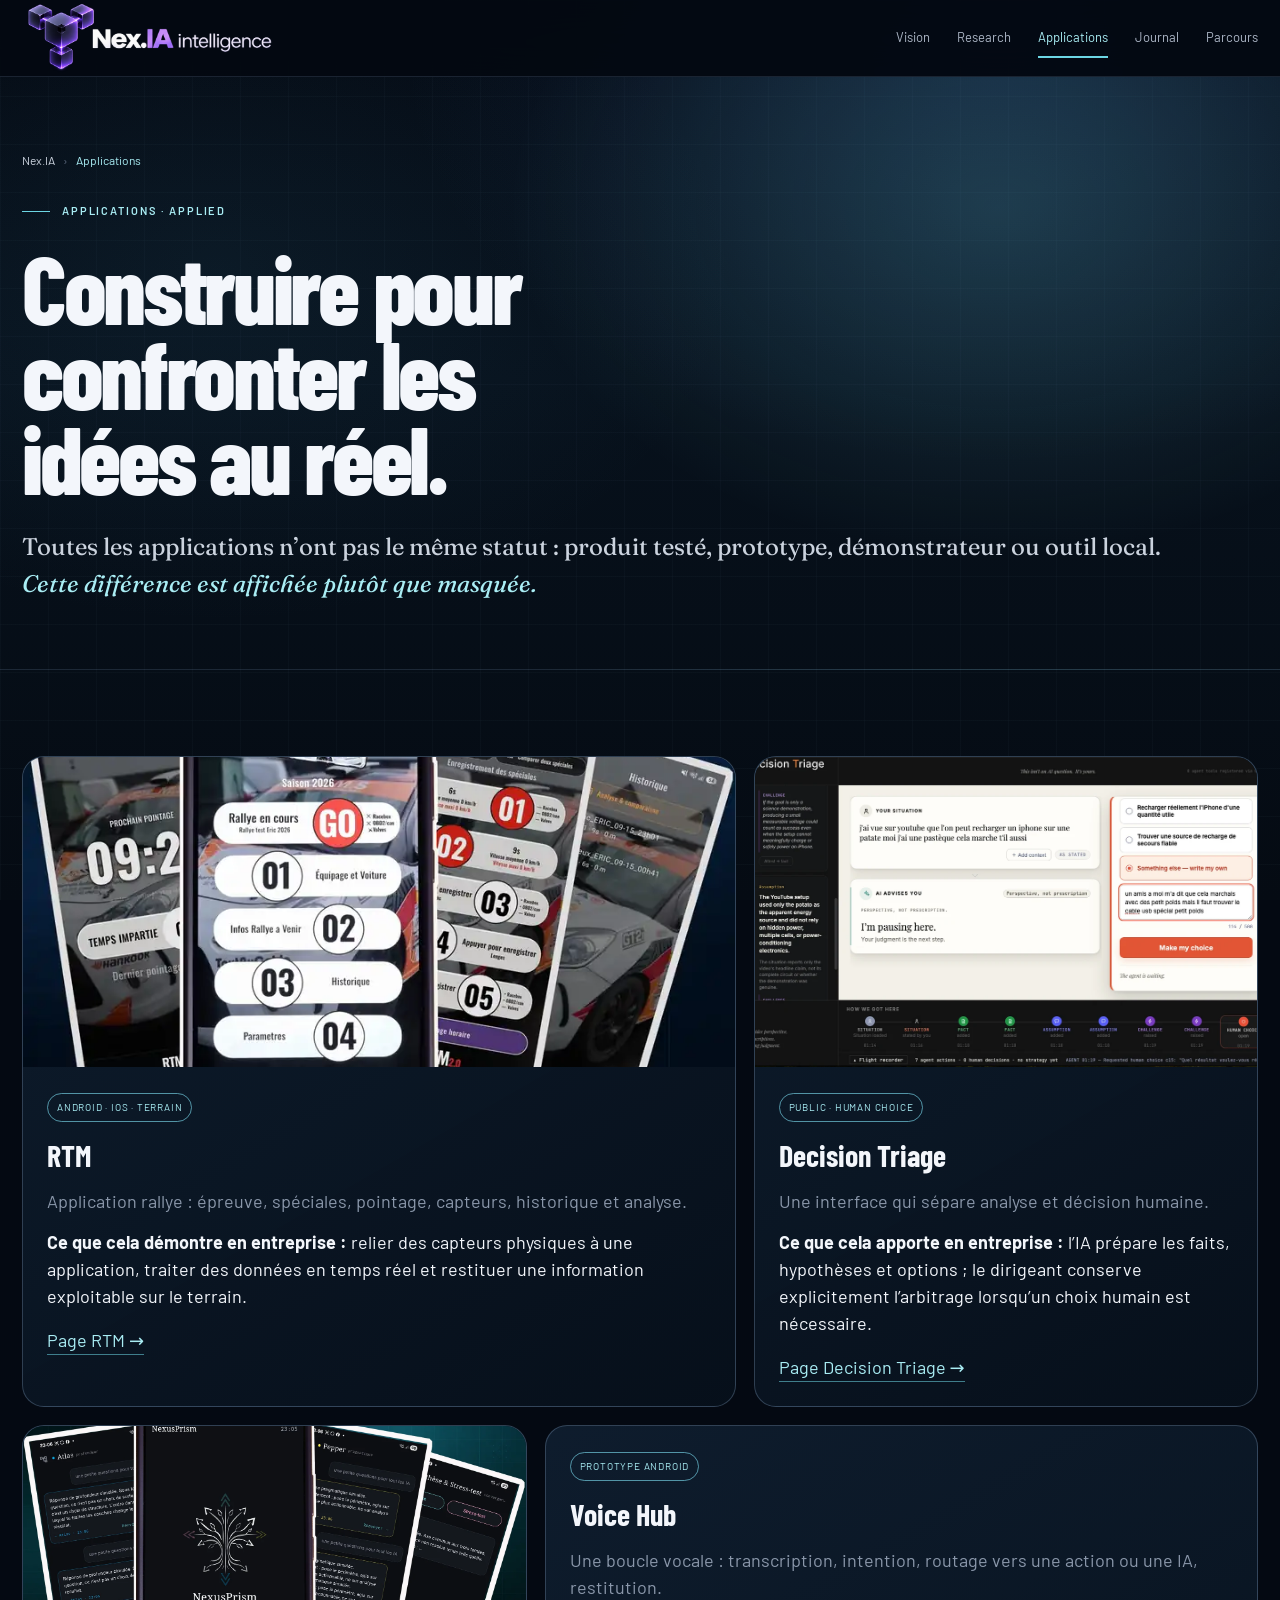
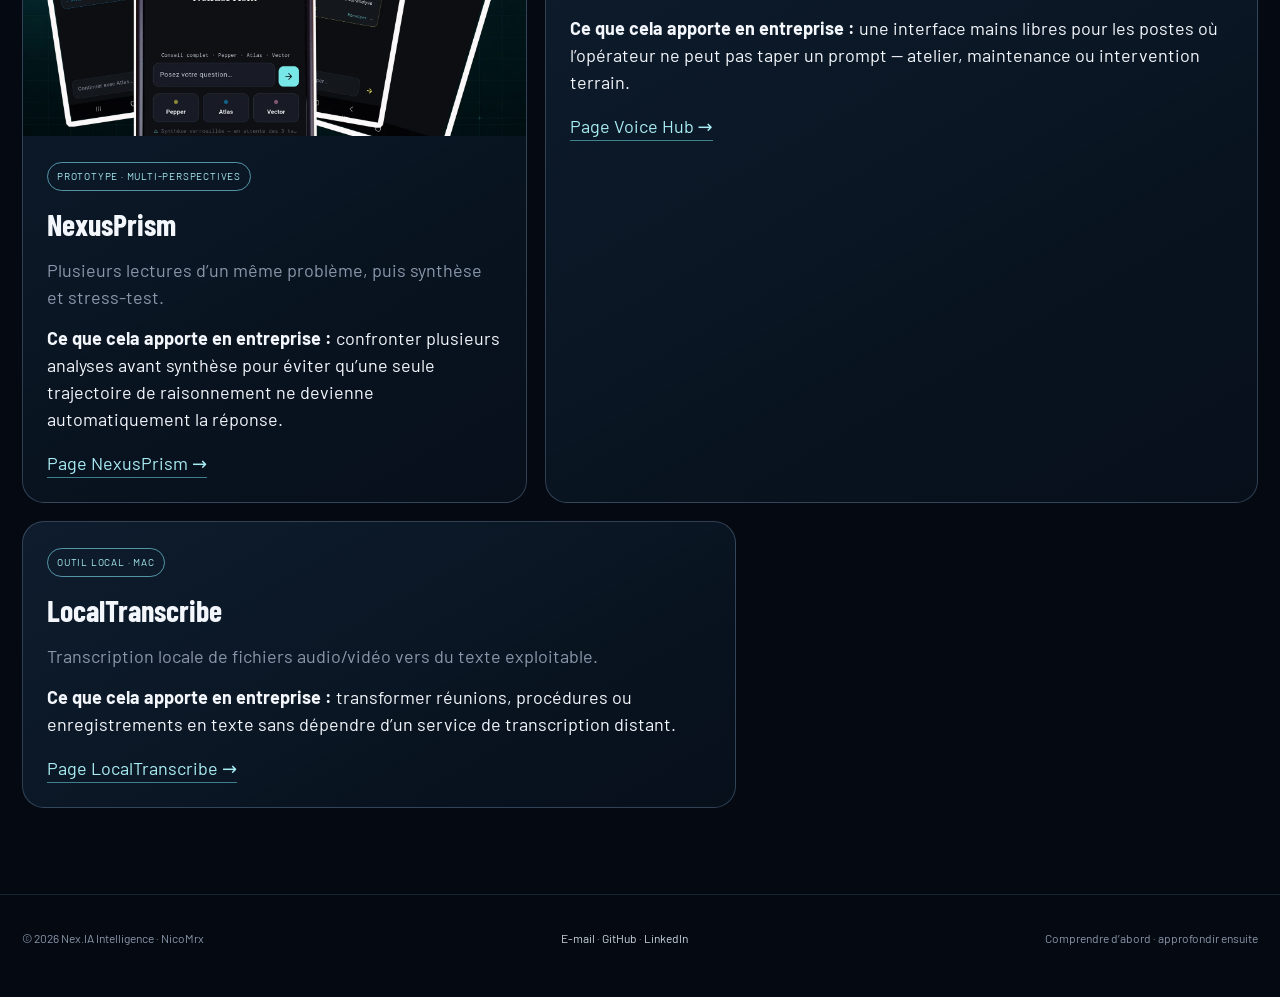
==== commit 2cf7ecf0: "assets: add NexusPrism showcase to applications" ====
--- a/applications/index.html
+++ b/applications/index.html
@@ -1,2 +1,2 @@
 <!DOCTYPE html>
-<html lang="fr"><head><meta charset="utf-8"/><meta content="width=device-width,initial-scale=1" name="viewport"/><meta content="#07111c" name="theme-color"/><title>Applications — Nex.IA</title><meta content="Applications et prototypes Nex.IA : RTM, Decision Triage, NexusPrism, Voice Hub et transcription locale." name="description"/><link href="https://fonts.googleapis.com" rel="preconnect"/><link href="https://fonts.googleapis.com/css2?family=Barlow:wght@400;500;600;700&amp;family=Barlow+Condensed:wght@600;700;800&amp;family=Fraunces:opsz,wght@9..144,350..650&amp;display=swap" rel="stylesheet"/><link href="../assets/site.css" rel="stylesheet"/></head><body class="section-applications"><header class="site-header"><div class="wrap"><a class="brand" href="../index.html"><img alt="Nex.IA Intelligence" src="../assets/nexia-logo.png"/></a><nav aria-label="Navigation" class="site-nav"><a href="../vision/index.html">Vision</a><a href="../research/index.html">Research</a><a class="active" href="../applications/index.html">Applications</a><a href="../journal/index.html">Journal</a><a href="../parcours/index.html">Parcours</a></nav></div></header><main><section class="page-hero"><div class="wrap"><nav aria-label="Fil d’Ariane" class="breadcrumb"><a href="../index.html">Nex.IA</a><span class="sep">›</span><span class="current">Applications</span></nav><p class="eyebrow">Applications · Applied</p><h1>Construire pour confronter les idées au réel.</h1><p class="lead">Toutes les applications n’ont pas le même statut : produit testé, prototype, démonstrateur ou outil local. <em>Cette différence est affichée plutôt que masquée.</em></p></div></section><section class="section"><div class="wrap"><div class="products"><article class="card product wide"><div class="card-media"><img alt="RTM" src="../assets/rtm-home.webp"/></div><div class="card-body"><span class="tag">Android · iOS · terrain</span><h3>RTM</h3><p>Application rallye : épreuve, spéciales, pointage, capteurs, historique et analyse.</p><p class="status-note"><strong>Ce que cela démontre en entreprise :</strong> relier des capteurs physiques à une application, traiter des données en temps réel et restituer une information exploitable sur le terrain.</p><a class="more" href="rtm.html">Page RTM →</a></div></article><article class="card product narrow"><div class="card-media"><img alt="Decision Triage" src="../assets/dt-choice.webp"/></div><div class="card-body"><span class="tag">Public · Human Choice</span><h3>Decision Triage</h3><p>Une interface qui sépare analyse et décision humaine.</p><p class="status-note"><strong>Ce que cela apporte en entreprise :</strong> l’IA prépare les faits, hypothèses et options ; le dirigeant conserve explicitement l’arbitrage lorsqu’un choix humain est nécessaire.</p><a class="more" href="decision-triage.html">Page Decision Triage →</a></div></article><article class="card product narrow"><div class="card-media"><img alt="NexusPrism" src="../assets/nexus-synthesis.webp"/></div><div class="card-body"><span class="tag">Prototype · multi-perspectives</span><h3>NexusPrism</h3><p>Plusieurs lectures d’un même problème, puis synthèse et stress-test.</p><p class="status-note"><strong>Ce que cela apporte en entreprise :</strong> confronter plusieurs analyses avant synthèse pour éviter qu’une seule trajectoire de raisonnement ne devienne automatiquement la réponse.</p><a class="more" href="nexusprism.html">Page NexusPrism →</a></div></article><article class="card product wide"><div class="card-body"><span class="tag">Prototype Android</span><h3>Voice Hub</h3><p>Une boucle vocale : transcription, intention, routage vers une action ou une IA, restitution.</p><p class="status-note"><strong>Ce que cela apporte en entreprise :</strong> une interface mains libres pour les postes où l’opérateur ne peut pas taper un prompt — atelier, maintenance ou intervention terrain.</p><a class="more" href="voice-hub.html">Page Voice Hub →</a></div></article><article class="card product wide"><div class="card-body"><span class="tag">Outil local · Mac</span><h3>LocalTranscribe</h3><p>Transcription locale de fichiers audio/vidéo vers du texte exploitable.</p><p class="status-note"><strong>Ce que cela apporte en entreprise :</strong> transformer réunions, procédures ou enregistrements en texte sans dépendre d’un service de transcription distant.</p><a class="more" href="localtranscribe.html">Page LocalTranscribe →</a></div></article></div></div></section></main><footer><div class="wrap footer-row"><span>© 2026 Nex.IA Intelligence · NicoMrx</span><span><a href="mailto:morelnicolas.3807@gmail.com">E-mail</a> · <a href="https://github.com/nicoMrx/" rel="noopener" target="_blank">GitHub</a> · <a href="https://www.linkedin.com/in/morel-nicolas-nicomrx/" rel="noopener" target="_blank">LinkedIn</a></span><span>Comprendre d’abord · approfondir ensuite</span></div></footer></body></html>+<html lang="fr"><head><meta charset="utf-8"/><meta content="width=device-width,initial-scale=1" name="viewport"/><meta content="#07111c" name="theme-color"/><title>Applications — Nex.IA</title><meta content="Applications et prototypes Nex.IA : RTM, Decision Triage, NexusPrism, Voice Hub et transcription locale." name="description"/><link href="https://fonts.googleapis.com" rel="preconnect"/><link href="https://fonts.googleapis.com/css2?family=Barlow:wght@400;500;600;700&amp;family=Barlow+Condensed:wght@600;700;800&amp;family=Fraunces:opsz,wght@9..144,350..650&amp;display=swap" rel="stylesheet"/><link href="../assets/site.css" rel="stylesheet"/></head><body class="section-applications"><header class="site-header"><div class="wrap"><a class="brand" href="../index.html"><img alt="Nex.IA Intelligence" src="../assets/nexia-logo.png"/></a><nav aria-label="Navigation" class="site-nav"><a href="../vision/index.html">Vision</a><a href="../research/index.html">Research</a><a class="active" href="../applications/index.html">Applications</a><a href="../journal/index.html">Journal</a><a href="../parcours/index.html">Parcours</a></nav></div></header><main><section class="page-hero"><div class="wrap"><nav aria-label="Fil d’Ariane" class="breadcrumb"><a href="../index.html">Nex.IA</a><span class="sep">›</span><span class="current">Applications</span></nav><p class="eyebrow">Applications · Applied</p><h1>Construire pour confronter les idées au réel.</h1><p class="lead">Toutes les applications n’ont pas le même statut : produit testé, prototype, démonstrateur ou outil local. <em>Cette différence est affichée plutôt que masquée.</em></p></div></section><section class="section"><div class="wrap"><div class="products"><article class="card product wide"><div class="card-media"><img alt="RTM" src="../assets/rtm-home.webp"/></div><div class="card-body"><span class="tag">Android · iOS · terrain</span><h3>RTM</h3><p>Application rallye : épreuve, spéciales, pointage, capteurs, historique et analyse.</p><p class="status-note"><strong>Ce que cela démontre en entreprise :</strong> relier des capteurs physiques à une application, traiter des données en temps réel et restituer une information exploitable sur le terrain.</p><a class="more" href="rtm.html">Page RTM →</a></div></article><article class="card product narrow"><div class="card-media"><img alt="Decision Triage" src="../assets/dt-choice.webp"/></div><div class="card-body"><span class="tag">Public · Human Choice</span><h3>Decision Triage</h3><p>Une interface qui sépare analyse et décision humaine.</p><p class="status-note"><strong>Ce que cela apporte en entreprise :</strong> l’IA prépare les faits, hypothèses et options ; le dirigeant conserve explicitement l’arbitrage lorsqu’un choix humain est nécessaire.</p><a class="more" href="decision-triage.html">Page Decision Triage →</a></div></article><article class="card product narrow"><div class="card-media"><img alt="NexusPrism" src="../assets/nexus-home.webp"/></div><div class="card-body"><span class="tag">Prototype · multi-perspectives</span><h3>NexusPrism</h3><p>Plusieurs lectures d’un même problème, puis synthèse et stress-test.</p><p class="status-note"><strong>Ce que cela apporte en entreprise :</strong> confronter plusieurs analyses avant synthèse pour éviter qu’une seule trajectoire de raisonnement ne devienne automatiquement la réponse.</p><a class="more" href="nexusprism.html">Page NexusPrism →</a></div></article><article class="card product wide"><div class="card-body"><span class="tag">Prototype Android</span><h3>Voice Hub</h3><p>Une boucle vocale : transcription, intention, routage vers une action ou une IA, restitution.</p><p class="status-note"><strong>Ce que cela apporte en entreprise :</strong> une interface mains libres pour les postes où l’opérateur ne peut pas taper un prompt — atelier, maintenance ou intervention terrain.</p><a class="more" href="voice-hub.html">Page Voice Hub →</a></div></article><article class="card product wide"><div class="card-body"><span class="tag">Outil local · Mac</span><h3>LocalTranscribe</h3><p>Transcription locale de fichiers audio/vidéo vers du texte exploitable.</p><p class="status-note"><strong>Ce que cela apporte en entreprise :</strong> transformer réunions, procédures ou enregistrements en texte sans dépendre d’un service de transcription distant.</p><a class="more" href="localtranscribe.html">Page LocalTranscribe →</a></div></article></div></div></section></main><footer><div class="wrap footer-row"><span>© 2026 Nex.IA Intelligence · NicoMrx</span><span><a href="mailto:morelnicolas.3807@gmail.com">E-mail</a> · <a href="https://github.com/nicoMrx/" rel="noopener" target="_blank">GitHub</a> · <a href="https://www.linkedin.com/in/morel-nicolas-nicomrx/" rel="noopener" target="_blank">LinkedIn</a></span><span>Comprendre d’abord · approfondir ensuite</span></div></footer></body></html>
--- a/assets/site.css
+++ b/assets/site.css
@@ -4,7 +4,7 @@
 .section-home{--section:var(--blue);--section-soft:var(--violet2)}.section-vision{--section:var(--violet);--section-soft:var(--violet2)}.section-research{--section:var(--blue);--section-soft:var(--blue2)}.section-applications{--section:var(--cyan);--section-soft:#a9edf4}.section-journal{--section:var(--orange);--section-soft:#ffc0a8}.section-parcours{--section:var(--green);--section-soft:#a8ecc8}
 .breadcrumb{display:flex;gap:8px;align-items:center;margin-bottom:34px;font-size:12px;color:var(--muted)}.breadcrumb a{text-decoration:none;color:var(--soft)}.breadcrumb a:hover{color:#fff}.breadcrumb .sep{color:var(--faint)}.breadcrumb .current{color:var(--section-soft)}.hero{border-bottom:1px solid var(--line);padding:90px 0 74px}.hero-grid{display:grid;grid-template-columns:minmax(0,1.05fr) minmax(360px,.68fr);gap:72px;align-items:center}.eyebrow,.kicker{text-transform:uppercase;letter-spacing:.17em;font-weight:600;font-size:11px;color:var(--section-soft)}.eyebrow{display:flex;align-items:center;gap:12px;margin:0 0 25px}.eyebrow:before{content:"";display:inline-block;width:28px;height:1px;background:var(--section)}h1,.page-hero h1{font-family:var(--display);font-weight:800;font-size:clamp(58px,7.4vw,104px);line-height:.9;letter-spacing:-.035em;margin:0;max-width:12ch}h1 .blue{color:var(--blue2)}h1 .violet{color:var(--violet2)}.lead{font-family:var(--serif);font-weight:430;font-size:clamp(19px,2vw,24px);line-height:1.55;color:var(--soft);max-width:72ch;margin:28px 0 0}.lead em{font-style:italic;color:var(--section-soft)}.actions{display:flex;gap:12px;flex-wrap:wrap;margin-top:32px}.btn{display:inline-flex;align-items:center;gap:8px;padding:12px 16px;border:1px solid var(--line2);border-radius:10px;background:rgba(13,27,43,.68);text-decoration:none;font-size:13px;font-weight:600}.btn:hover{border-color:var(--section);transform:translateY(-1px)}.btn.primary{background:var(--section-soft);color:#07111c;border-color:transparent}.hero-card{border:1px solid var(--line2);border-radius:24px;background:linear-gradient(145deg,rgba(16,31,49,.88),rgba(7,17,28,.88));overflow:hidden}.hero-card .head{padding:17px 19px;border-bottom:1px solid var(--line);display:flex;justify-content:space-between;text-transform:uppercase;letter-spacing:.12em;font-size:10px;color:var(--muted)}.hero-card .rows{display:grid}.hero-card .row{display:grid;grid-template-columns:84px 1fr;gap:16px;padding:17px 19px;border-bottom:1px solid var(--line)}.hero-card .row:last-child{border-bottom:0}.hero-card .type{font-size:10px;text-transform:uppercase;letter-spacing:.1em;color:var(--blue)}.hero-card b{font-family:var(--display);font-size:19px}.hero-card p{margin:4px 0 0;color:var(--muted);font-size:12px}.proofbar{border-bottom:1px solid var(--line)}.proofgrid{display:grid;grid-template-columns:repeat(3,1fr);gap:1px;background:var(--line)}.proof{background:rgba(13,27,43,.72);padding:22px 18px}.proof strong{display:block;font-family:var(--display);font-size:28px}.proof span{font-size:11px;color:var(--muted)}
 .section,.page-section{padding:86px 0;border-bottom:1px solid var(--line)}.alt{background:rgba(8,17,28,.28)}.sec-head{display:grid;grid-template-columns:minmax(0,1fr) minmax(320px,.8fr);gap:60px;align-items:end;margin-bottom:40px}.sec-head h2,h2{font-family:var(--display);font-size:clamp(40px,5vw,66px);line-height:.95;letter-spacing:-.025em;margin:0}.sec-head p{font-family:var(--serif);font-weight:390;font-size:16px;line-height:1.65;color:var(--soft);margin:0;max-width:58ch}.sec-head p em{font-style:italic;color:var(--section-soft)}.section-scope{position:relative}.section-scope:before{content:"";position:absolute;inset:0;pointer-events:none;background:radial-gradient(600px 420px at 12% 8%,color-mix(in srgb,var(--section) 10%,transparent),transparent 68%);opacity:.72}.section-scope>.wrap{position:relative;z-index:1}.preview-feature{display:grid;grid-template-columns:1.05fr .95fr;gap:18px;align-items:stretch}.preview-copy,.preview-side{border:1px solid var(--line2);border-radius:22px;background:linear-gradient(150deg,rgba(16,31,49,.72),rgba(7,17,28,.74));overflow:hidden}.preview-copy{padding:30px}.preview-copy h3{font-family:var(--display);font-size:34px;margin:10px 0 12px}.preview-copy p,.preview-side p{color:var(--soft)}.preview-side img{width:100%;height:100%;min-height:280px;object-fit:cover}.preview-side .card-body{padding:30px}.preview-list{list-style:none;padding:0;margin:23px 0 0}.preview-list li{padding:10px 0;border-top:1px solid var(--line);color:var(--muted)}.preview-list strong{color:var(--paper)}.section-link{margin-top:22px}.tag{display:inline-block;border:1px solid color-mix(in srgb,var(--section) 55%,var(--line2));border-radius:999px;padding:6px 9px;color:var(--section-soft);font-size:10px;letter-spacing:.08em;text-transform:uppercase}.metric-row{display:flex;flex-wrap:wrap;gap:10px;margin-top:24px}.metric{border:1px solid var(--line2);border-radius:12px;padding:12px 14px;background:rgba(7,17,28,.5)}.metric strong{display:block;font-family:var(--display);font-size:25px}.metric span{font-size:10px;color:var(--muted);text-transform:uppercase;letter-spacing:.08em}
-.page-hero{padding:74px 0 66px;border-bottom:1px solid var(--line);background:radial-gradient(700px 500px at 78% 22%,color-mix(in srgb,var(--section) 18%,transparent),transparent 70%)}.page-hero h1{max-width:14ch}.page-hero .lead{max-width:75ch}.products{display:grid;grid-template-columns:repeat(12,1fr);gap:18px}.card{border:1px solid var(--line2);border-radius:22px;background:linear-gradient(150deg,rgba(16,31,49,.88),rgba(7,17,28,.9));overflow:hidden}.product.wide{grid-column:span 7}.product.narrow{grid-column:span 5}.card-media{height:310px;background:#06101a;overflow:hidden}.card-media img,.card-media video{width:100%;height:100%;object-fit:cover;display:block}.card-body{padding:24px}.card h3{font-family:var(--display);font-size:30px;margin:11px 0 10px}.card p{color:var(--muted);margin:0}.more{display:inline-block;margin-top:17px;color:var(--section-soft);text-decoration:none;border-bottom:1px solid color-mix(in srgb,var(--section) 55%,transparent)}.split{display:grid;grid-template-columns:1fr 1fr;gap:45px;align-items:start}.prose{max-width:72ch}.prose p{font-family:var(--serif);font-weight:385;color:var(--soft);line-height:1.7}.prose p em{font-style:italic;color:var(--section-soft)}.facts{border-top:1px solid var(--line)}.fact{display:grid;grid-template-columns:150px 1fr;gap:20px;padding:17px 0;border-bottom:1px solid var(--line)}.fact b{color:var(--paper)}.fact span{color:var(--muted)}.gallery{display:grid;grid-template-columns:1fr 1fr;gap:16px}.gallery figure{margin:0;border:1px solid var(--line2);border-radius:18px;background:#06101a;overflow:hidden}.gallery img{width:100%;display:block}.gallery figcaption{padding:11px 13px;color:var(--muted);font-size:11px}.gallery .big{grid-column:span 2}.research-grid{display:grid;grid-template-columns:1.08fr .92fr;gap:18px}.stats{display:grid;grid-template-columns:repeat(4,1fr);gap:9px;margin-top:24px}.stat{border:1px solid var(--line2);padding:12px;border-radius:12px}.stat strong{display:block;font-family:var(--display);font-size:27px}.stat span{color:var(--muted);font-size:10px;text-transform:uppercase}.statusline{margin-top:18px;color:var(--muted);font-size:12px;border-top:1px solid var(--line);padding-top:14px}.statusline strong{color:var(--section-soft)}.timeline{display:grid;grid-template-columns:repeat(4,1fr);gap:16px}.timeline article{border-top:1px solid var(--line2);padding-top:18px}.timeline time{font-size:10px;text-transform:uppercase;letter-spacing:.1em;color:var(--section-soft)}.timeline h3{font-family:var(--display);font-size:22px;margin:7px 0}.timeline p{color:var(--muted);font-size:13px}.method{display:grid;grid-template-columns:repeat(5,1fr);gap:12px}.method article{border:1px solid var(--line2);border-radius:18px;padding:20px;background:rgba(13,27,43,.65)}.method .n{color:var(--section-soft);font-size:10px}.method h3{font-family:var(--display);font-size:24px;margin:22px 0 8px}.method p{color:var(--muted);font-size:13px}.comic-grid{display:grid;grid-template-columns:repeat(2,1fr);gap:18px}.comic{border:1px solid var(--line2);border-radius:18px;overflow:hidden;background:#f1ece4}.comic img{width:100%;display:block}.comic span{display:block;background:#09131f;padding:10px 12px;color:var(--soft);font-size:11px}.sources{margin-top:34px;border:1px solid var(--line2);border-radius:20px;padding:24px;background:rgba(13,27,43,.6)}.sources h3{font-family:var(--display);font-size:27px;margin:0 0 9px}.sources p{color:var(--muted);margin:0 0 10px}.sources a{color:var(--section-soft)}.log{border-top:1px solid var(--line)}.log-entry{display:grid;grid-template-columns:220px 1fr;gap:28px;padding:22px 0;border-bottom:1px solid var(--line)}.log-dates{font-size:11px;color:var(--muted);line-height:1.65}.log-dates b{color:var(--section-soft);font-weight:600}.log-entry h3{font-family:var(--display);font-size:23px;margin:0 0 5px}.log-entry p{margin:0;color:var(--muted)}.cta{display:grid;grid-template-columns:1fr .7fr;gap:38px;border:1px solid var(--line2);border-radius:22px;background:rgba(13,27,43,.74);padding:34px}.cta h2{font-size:48px}.cta p{color:var(--muted)}.cta aside{border-left:1px solid var(--line2);padding-left:28px;color:var(--muted)}.cta aside strong{display:block;color:var(--paper);margin-bottom:7px}footer{padding:34px 0 50px;color:var(--muted);font-size:12px}.footer-row{display:flex;justify-content:space-between;gap:20px;flex-wrap:wrap}.footer-row a{text-decoration:none;color:var(--soft)}
+.page-hero{padding:74px 0 66px;border-bottom:1px solid var(--line);background:radial-gradient(700px 500px at 78% 22%,color-mix(in srgb,var(--section) 18%,transparent),transparent 70%)}.page-hero h1{max-width:14ch}.page-hero .lead{max-width:75ch}.products{display:grid;grid-template-columns:repeat(12,1fr);gap:18px}.card{border:1px solid var(--line2);border-radius:22px;background:linear-gradient(150deg,rgba(16,31,49,.88),rgba(7,17,28,.9));overflow:hidden}.product.wide{grid-column:span 7}.product.narrow{grid-column:span 5}.card-media{height:310px;background:#06101a;overflow:hidden}.card-media img,.card-media video{width:100%;height:100%;object-fit:cover;display:block}.card-body{padding:24px}.card h3{font-family:var(--display);font-size:30px;margin:11px 0 10px}.card p{color:var(--muted);margin:0}.card .status-note{color:var(--paper);margin-top:14px}.more{display:inline-block;margin-top:17px;color:var(--section-soft);text-decoration:none;border-bottom:1px solid color-mix(in srgb,var(--section) 55%,transparent)}.split{display:grid;grid-template-columns:1fr 1fr;gap:45px;align-items:start}.prose{max-width:72ch}.prose p{font-family:var(--serif);font-weight:385;color:var(--soft);line-height:1.7}.prose p em{font-style:italic;color:var(--section-soft)}.facts{border-top:1px solid var(--line)}.fact{display:grid;grid-template-columns:150px 1fr;gap:20px;padding:17px 0;border-bottom:1px solid var(--line)}.fact b{color:var(--paper)}.fact span{color:var(--muted)}.gallery{display:grid;grid-template-columns:1fr 1fr;gap:16px}.gallery figure{margin:0;border:1px solid var(--line2);border-radius:18px;background:#06101a;overflow:hidden}.gallery img{width:100%;display:block}.gallery figcaption{padding:11px 13px;color:var(--muted);font-size:11px}.gallery .big{grid-column:span 2}.research-grid{display:grid;grid-template-columns:1.08fr .92fr;gap:18px}.stats{display:grid;grid-template-columns:repeat(4,1fr);gap:9px;margin-top:24px}.stat{border:1px solid var(--line2);padding:12px;border-radius:12px}.stat strong{display:block;font-family:var(--display);font-size:27px}.stat span{color:var(--muted);font-size:10px;text-transform:uppercase}.statusline{margin-top:18px;color:var(--muted);font-size:12px;border-top:1px solid var(--line);padding-top:14px}.statusline strong{color:var(--section-soft)}.timeline{display:grid;grid-template-columns:repeat(4,1fr);gap:16px}.timeline article{border-top:1px solid var(--line2);padding-top:18px}.timeline time{font-size:10px;text-transform:uppercase;letter-spacing:.1em;color:var(--section-soft)}.timeline h3{font-family:var(--display);font-size:22px;margin:7px 0}.timeline p{color:var(--muted);font-size:13px}.method{display:grid;grid-template-columns:repeat(5,1fr);gap:12px}.method article{border:1px solid var(--line2);border-radius:18px;padding:20px;background:rgba(13,27,43,.65)}.method .n{color:var(--section-soft);font-size:10px}.method h3{font-family:var(--display);font-size:24px;margin:22px 0 8px}.method p{color:var(--muted);font-size:13px}.comic-grid{display:grid;grid-template-columns:repeat(2,1fr);gap:18px}.comic{border:1px solid var(--line2);border-radius:18px;overflow:hidden;background:#f1ece4}.comic img{width:100%;display:block}.comic span{display:block;background:#09131f;padding:10px 12px;color:var(--soft);font-size:11px}.sources{margin-top:34px;border:1px solid var(--line2);border-radius:20px;padding:24px;background:rgba(13,27,43,.6)}.sources h3{font-family:var(--display);font-size:27px;margin:0 0 9px}.sources p{color:var(--muted);margin:0 0 10px}.sources a{color:var(--section-soft)}.log{border-top:1px solid var(--line)}.log-entry{display:grid;grid-template-columns:220px 1fr;gap:28px;padding:22px 0;border-bottom:1px solid var(--line)}.log-dates{font-size:11px;color:var(--muted);line-height:1.65}.log-dates b{color:var(--section-soft);font-weight:600}.log-entry h3{font-family:var(--display);font-size:23px;margin:0 0 5px}.log-entry p{margin:0;color:var(--muted)}.cta{display:grid;grid-template-columns:1fr .7fr;gap:38px;border:1px solid var(--line2);border-radius:22px;background:rgba(13,27,43,.74);padding:34px}.cta h2{font-size:48px}.cta p{color:var(--muted)}.cta aside{border-left:1px solid var(--line2);padding-left:28px;color:var(--muted)}.cta aside strong{display:block;color:var(--paper);margin-bottom:7px}footer{padding:34px 0 50px;color:var(--muted);font-size:12px}.footer-row{display:flex;justify-content:space-between;gap:20px;flex-wrap:wrap}.footer-row a{text-decoration:none;color:var(--soft)}
 @media(max-width:1000px){.hero-grid,.sec-head,.split,.research-grid,.preview-feature{grid-template-columns:1fr}.hero-grid{gap:28px}.hero-card{max-width:720px}.products{grid-template-columns:1fr}.product.wide,.product.narrow{grid-column:auto}.method{grid-template-columns:repeat(3,1fr)}.timeline{grid-template-columns:1fr 1fr}.gallery .big{grid-column:auto}.gallery{grid-template-columns:1fr 1fr}.comic-grid{grid-template-columns:1fr 1fr}.cta{grid-template-columns:1fr}.cta aside{border-left:0;border-top:1px solid var(--line2);padding:22px 0 0}.preview-side img{min-height:240px}}
 @media(max-width:700px){.wrap{width:min(calc(100% - 28px),var(--max))}.site-header .wrap{min-height:0;display:block;padding-top:10px}.brand{width:190px;margin-bottom:9px}.site-nav{display:flex;gap:18px;overflow-x:auto;border-top:1px solid var(--line);scrollbar-width:none}.site-nav::-webkit-scrollbar{display:none}.site-nav a{display:block!important;white-space:nowrap;padding:10px 0 12px;font-size:11px}.site-nav a.active:after{bottom:5px}.hero{padding:62px 0 54px}.page-hero{padding:52px 0 46px}.breadcrumb{margin-bottom:25px;font-size:11px}h1,.page-hero h1{font-size:clamp(44px,12.3vw,64px);max-width:11.5ch}.lead{font-size:18px}.section,.page-section{padding:64px 0}.sec-head{gap:17px;margin-bottom:27px}.sec-head h2,h2{font-size:clamp(34px,9.5vw,49px)}.sec-head p{font-size:15px}.proofgrid{grid-template-columns:1fr}.proof{padding:15px}.card-media{height:260px}.gallery{grid-template-columns:1fr}.stats{grid-template-columns:1fr 1fr}.method{grid-template-columns:1fr}.timeline{grid-template-columns:1fr}.comic-grid{grid-template-columns:1fr}.log-entry{grid-template-columns:1fr;gap:8px}.cta{padding:25px 20px}.cta h2{font-size:39px}.brand img{max-height:50px;object-fit:contain;object-position:left}.preview-copy{padding:23px}.preview-copy h3{font-size:29px}.preview-side .card-body{padding:23px}}
 
@@ -203,3 +203,14 @@
     object-fit:contain;
   }
 }
+
+
+/* RTM detail gallery: keep the showcase large, make supporting screenshots compact */
+.rtm-gallery figure:first-child{grid-column:1/-1}
+.rtm-gallery .big:not(:first-child){grid-column:auto}
+@media(max-width:700px){
+  .rtm-gallery{grid-template-columns:repeat(2,minmax(0,1fr));gap:12px}
+  .rtm-gallery figure:first-child{grid-column:1/-1}
+  .rtm-gallery figure:not(:first-child){grid-column:auto}
+  .rtm-gallery figcaption{padding:8px 9px;font-size:9px}
+}
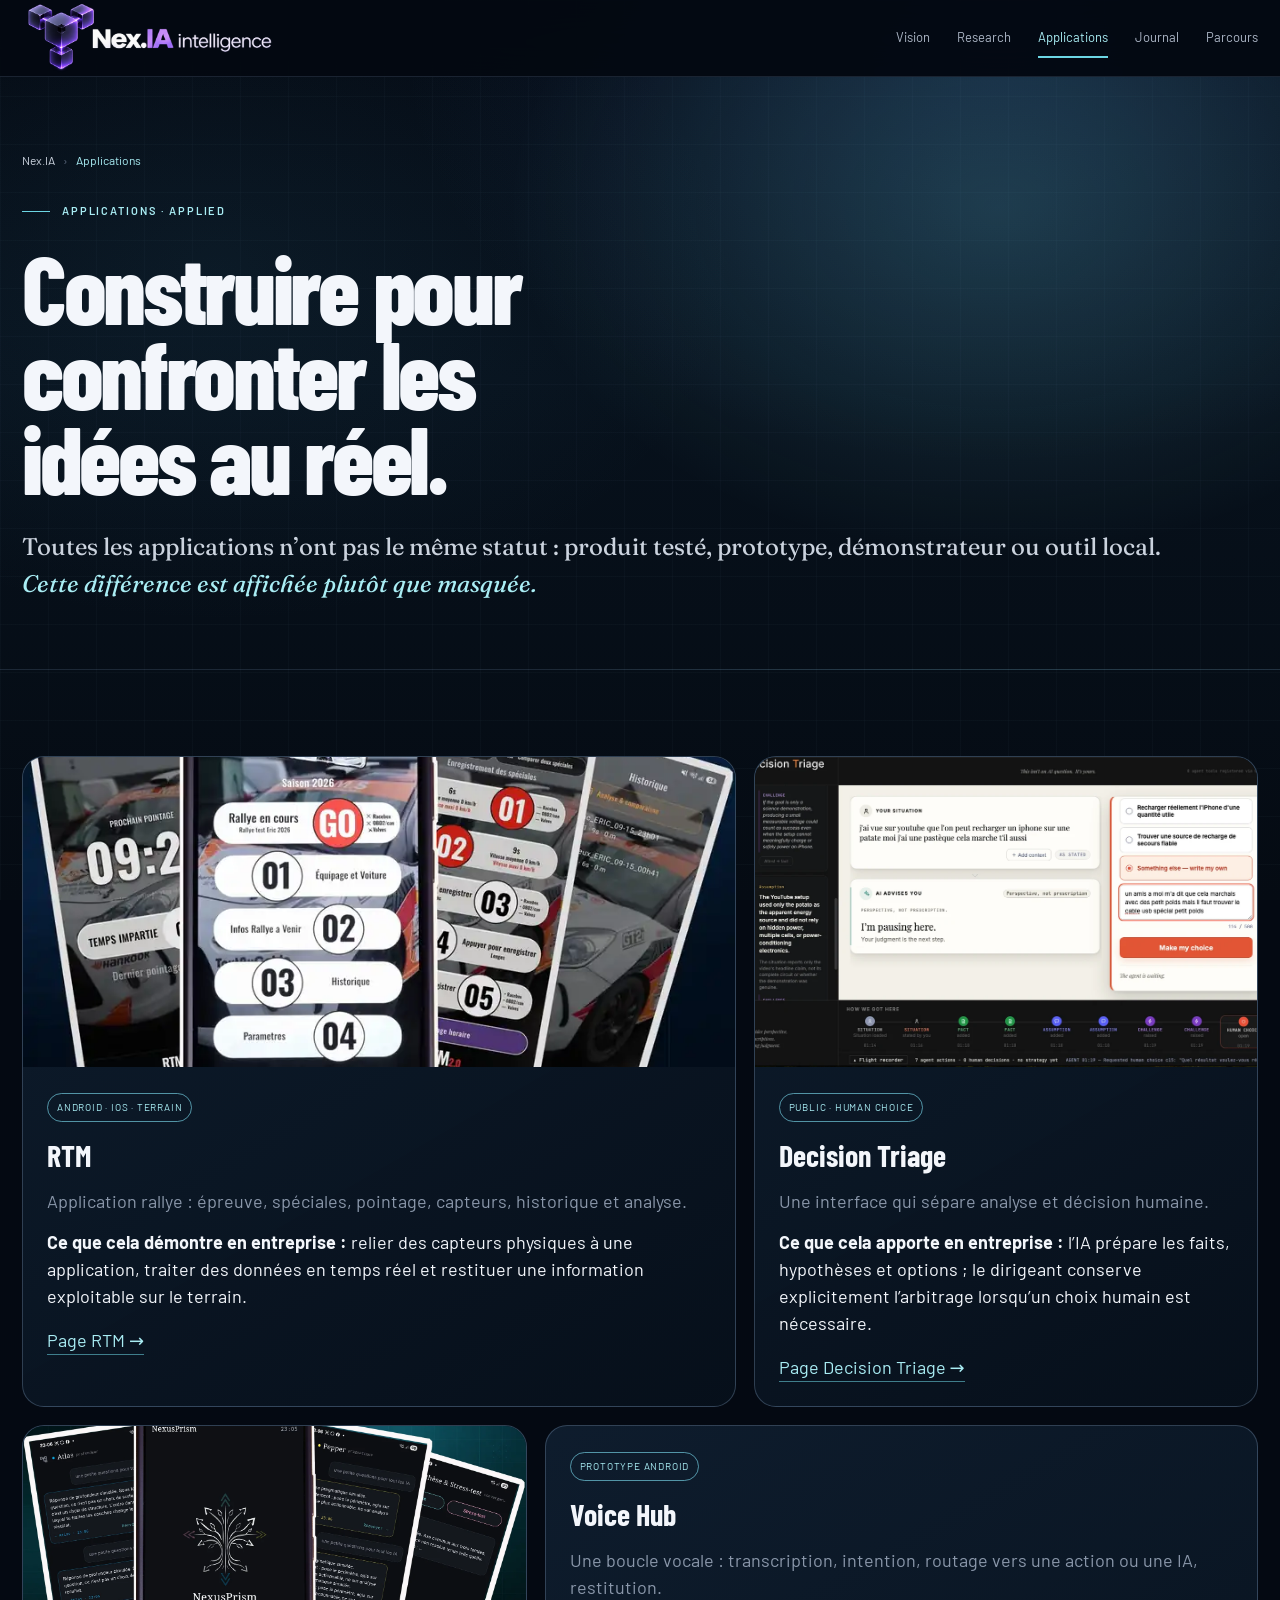
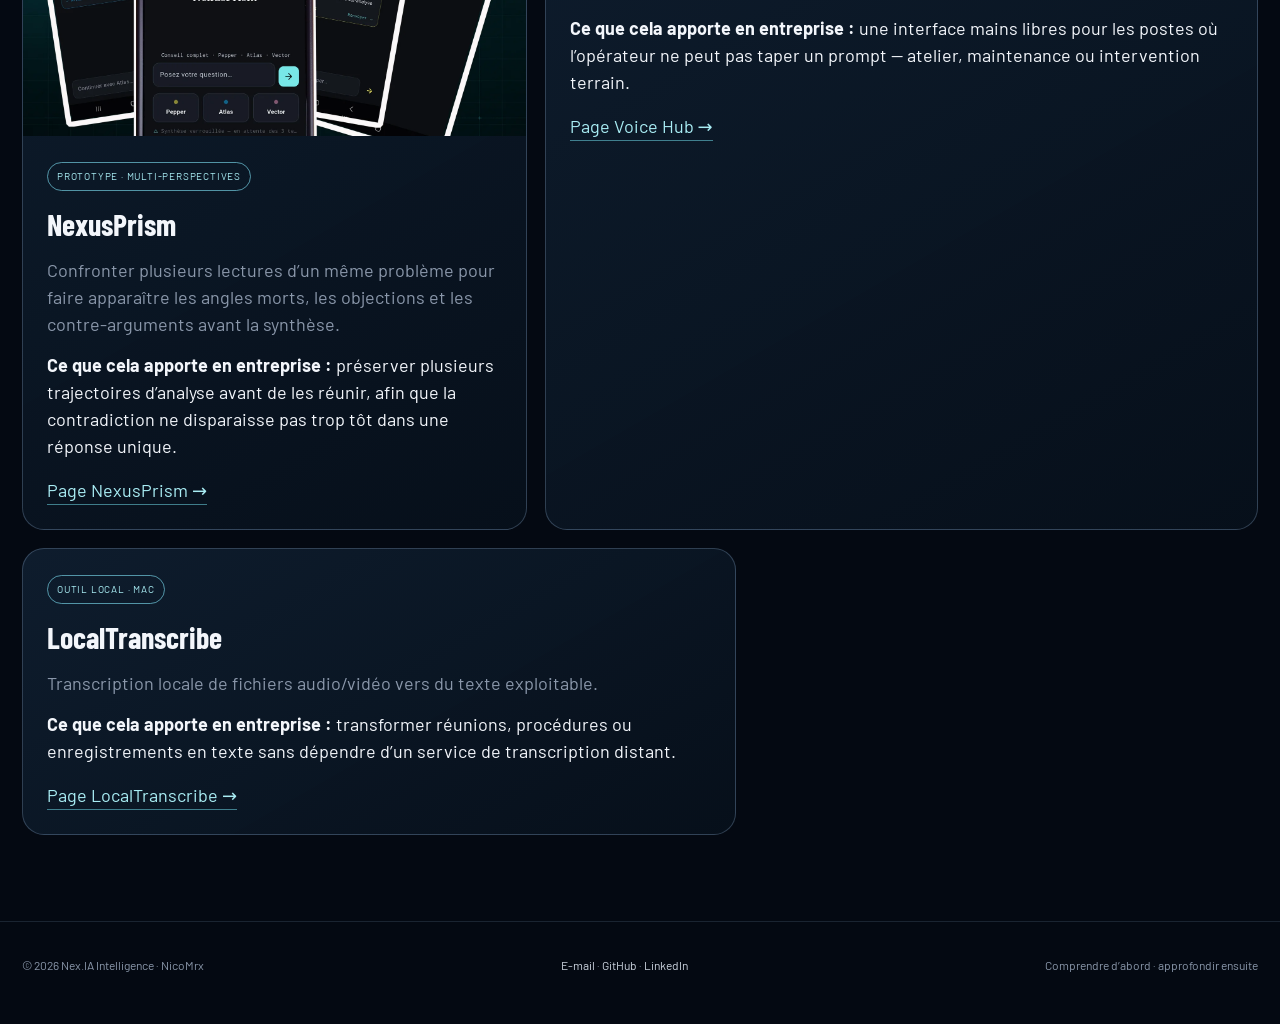
==== commit 6fa9fe88: "refine: clarify NexusPrism value around blind spots" ====
--- a/applications/index.html
+++ b/applications/index.html
@@ -1,2 +1,2 @@
 <!DOCTYPE html>
-<html lang="fr"><head><meta charset="utf-8"/><meta content="width=device-width,initial-scale=1" name="viewport"/><meta content="#07111c" name="theme-color"/><title>Applications — Nex.IA</title><meta content="Applications et prototypes Nex.IA : RTM, Decision Triage, NexusPrism, Voice Hub et transcription locale." name="description"/><link href="https://fonts.googleapis.com" rel="preconnect"/><link href="https://fonts.googleapis.com/css2?family=Barlow:wght@400;500;600;700&amp;family=Barlow+Condensed:wght@600;700;800&amp;family=Fraunces:opsz,wght@9..144,350..650&amp;display=swap" rel="stylesheet"/><link href="../assets/site.css" rel="stylesheet"/></head><body class="section-applications"><header class="site-header"><div class="wrap"><a class="brand" href="../index.html"><img alt="Nex.IA Intelligence" src="../assets/nexia-logo.png"/></a><nav aria-label="Navigation" class="site-nav"><a href="../vision/index.html">Vision</a><a href="../research/index.html">Research</a><a class="active" href="../applications/index.html">Applications</a><a href="../journal/index.html">Journal</a><a href="../parcours/index.html">Parcours</a></nav></div></header><main><section class="page-hero"><div class="wrap"><nav aria-label="Fil d’Ariane" class="breadcrumb"><a href="../index.html">Nex.IA</a><span class="sep">›</span><span class="current">Applications</span></nav><p class="eyebrow">Applications · Applied</p><h1>Construire pour confronter les idées au réel.</h1><p class="lead">Toutes les applications n’ont pas le même statut : produit testé, prototype, démonstrateur ou outil local. <em>Cette différence est affichée plutôt que masquée.</em></p></div></section><section class="section"><div class="wrap"><div class="products"><article class="card product wide"><div class="card-media"><img alt="RTM" src="../assets/rtm-home.webp"/></div><div class="card-body"><span class="tag">Android · iOS · terrain</span><h3>RTM</h3><p>Application rallye : épreuve, spéciales, pointage, capteurs, historique et analyse.</p><p class="status-note"><strong>Ce que cela démontre en entreprise :</strong> relier des capteurs physiques à une application, traiter des données en temps réel et restituer une information exploitable sur le terrain.</p><a class="more" href="rtm.html">Page RTM →</a></div></article><article class="card product narrow"><div class="card-media"><img alt="Decision Triage" src="../assets/dt-choice.webp"/></div><div class="card-body"><span class="tag">Public · Human Choice</span><h3>Decision Triage</h3><p>Une interface qui sépare analyse et décision humaine.</p><p class="status-note"><strong>Ce que cela apporte en entreprise :</strong> l’IA prépare les faits, hypothèses et options ; le dirigeant conserve explicitement l’arbitrage lorsqu’un choix humain est nécessaire.</p><a class="more" href="decision-triage.html">Page Decision Triage →</a></div></article><article class="card product narrow"><div class="card-media"><img alt="NexusPrism" src="../assets/nexus-home.webp"/></div><div class="card-body"><span class="tag">Prototype · multi-perspectives</span><h3>NexusPrism</h3><p>Plusieurs lectures d’un même problème, puis synthèse et stress-test.</p><p class="status-note"><strong>Ce que cela apporte en entreprise :</strong> confronter plusieurs analyses avant synthèse pour éviter qu’une seule trajectoire de raisonnement ne devienne automatiquement la réponse.</p><a class="more" href="nexusprism.html">Page NexusPrism →</a></div></article><article class="card product wide"><div class="card-body"><span class="tag">Prototype Android</span><h3>Voice Hub</h3><p>Une boucle vocale : transcription, intention, routage vers une action ou une IA, restitution.</p><p class="status-note"><strong>Ce que cela apporte en entreprise :</strong> une interface mains libres pour les postes où l’opérateur ne peut pas taper un prompt — atelier, maintenance ou intervention terrain.</p><a class="more" href="voice-hub.html">Page Voice Hub →</a></div></article><article class="card product wide"><div class="card-body"><span class="tag">Outil local · Mac</span><h3>LocalTranscribe</h3><p>Transcription locale de fichiers audio/vidéo vers du texte exploitable.</p><p class="status-note"><strong>Ce que cela apporte en entreprise :</strong> transformer réunions, procédures ou enregistrements en texte sans dépendre d’un service de transcription distant.</p><a class="more" href="localtranscribe.html">Page LocalTranscribe →</a></div></article></div></div></section></main><footer><div class="wrap footer-row"><span>© 2026 Nex.IA Intelligence · NicoMrx</span><span><a href="mailto:morelnicolas.3807@gmail.com">E-mail</a> · <a href="https://github.com/nicoMrx/" rel="noopener" target="_blank">GitHub</a> · <a href="https://www.linkedin.com/in/morel-nicolas-nicomrx/" rel="noopener" target="_blank">LinkedIn</a></span><span>Comprendre d’abord · approfondir ensuite</span></div></footer></body></html>+<html lang="fr"><head><meta charset="utf-8"/><meta content="width=device-width,initial-scale=1" name="viewport"/><meta content="#07111c" name="theme-color"/><title>Applications — Nex.IA</title><meta content="Applications et prototypes Nex.IA : RTM, Decision Triage, NexusPrism, Voice Hub et transcription locale." name="description"/><link href="https://fonts.googleapis.com" rel="preconnect"/><link href="https://fonts.googleapis.com/css2?family=Barlow:wght@400;500;600;700&amp;family=Barlow+Condensed:wght@600;700;800&amp;family=Fraunces:opsz,wght@9..144,350..650&amp;display=swap" rel="stylesheet"/><link href="../assets/site.css" rel="stylesheet"/></head><body class="section-applications"><header class="site-header"><div class="wrap"><a class="brand" href="../index.html"><img alt="Nex.IA Intelligence" src="../assets/nexia-logo.png"/></a><nav aria-label="Navigation" class="site-nav"><a href="../vision/index.html">Vision</a><a href="../research/index.html">Research</a><a class="active" href="../applications/index.html">Applications</a><a href="../journal/index.html">Journal</a><a href="../parcours/index.html">Parcours</a></nav></div></header><main><section class="page-hero"><div class="wrap"><nav aria-label="Fil d’Ariane" class="breadcrumb"><a href="../index.html">Nex.IA</a><span class="sep">›</span><span class="current">Applications</span></nav><p class="eyebrow">Applications · Applied</p><h1>Construire pour confronter les idées au réel.</h1><p class="lead">Toutes les applications n’ont pas le même statut : produit testé, prototype, démonstrateur ou outil local. <em>Cette différence est affichée plutôt que masquée.</em></p></div></section><section class="section"><div class="wrap"><div class="products"><article class="card product wide"><div class="card-media"><img alt="RTM" src="../assets/rtm-home.webp"/></div><div class="card-body"><span class="tag">Android · iOS · terrain</span><h3>RTM</h3><p>Application rallye : épreuve, spéciales, pointage, capteurs, historique et analyse.</p><p class="status-note"><strong>Ce que cela démontre en entreprise :</strong> relier des capteurs physiques à une application, traiter des données en temps réel et restituer une information exploitable sur le terrain.</p><a class="more" href="rtm.html">Page RTM →</a></div></article><article class="card product narrow"><div class="card-media"><img alt="Decision Triage" src="../assets/dt-choice.webp"/></div><div class="card-body"><span class="tag">Public · Human Choice</span><h3>Decision Triage</h3><p>Une interface qui sépare analyse et décision humaine.</p><p class="status-note"><strong>Ce que cela apporte en entreprise :</strong> l’IA prépare les faits, hypothèses et options ; le dirigeant conserve explicitement l’arbitrage lorsqu’un choix humain est nécessaire.</p><a class="more" href="decision-triage.html">Page Decision Triage →</a></div></article><article class="card product narrow"><div class="card-media"><img alt="NexusPrism" src="../assets/nexus-home.webp"/></div><div class="card-body"><span class="tag">Prototype · multi-perspectives</span><h3>NexusPrism</h3><p>Confronter plusieurs lectures d’un même problème pour faire apparaître les angles morts, les objections et les contre-arguments avant la synthèse.</p><p class="status-note"><strong>Ce que cela apporte en entreprise :</strong> préserver plusieurs trajectoires d’analyse avant de les réunir, afin que la contradiction ne disparaisse pas trop tôt dans une réponse unique.</p><a class="more" href="nexusprism.html">Page NexusPrism →</a></div></article><article class="card product wide"><div class="card-body"><span class="tag">Prototype Android</span><h3>Voice Hub</h3><p>Une boucle vocale : transcription, intention, routage vers une action ou une IA, restitution.</p><p class="status-note"><strong>Ce que cela apporte en entreprise :</strong> une interface mains libres pour les postes où l’opérateur ne peut pas taper un prompt — atelier, maintenance ou intervention terrain.</p><a class="more" href="voice-hub.html">Page Voice Hub →</a></div></article><article class="card product wide"><div class="card-body"><span class="tag">Outil local · Mac</span><h3>LocalTranscribe</h3><p>Transcription locale de fichiers audio/vidéo vers du texte exploitable.</p><p class="status-note"><strong>Ce que cela apporte en entreprise :</strong> transformer réunions, procédures ou enregistrements en texte sans dépendre d’un service de transcription distant.</p><a class="more" href="localtranscribe.html">Page LocalTranscribe →</a></div></article></div></div></section></main><footer><div class="wrap footer-row"><span>© 2026 Nex.IA Intelligence · NicoMrx</span><span><a href="mailto:morelnicolas.3807@gmail.com">E-mail</a> · <a href="https://github.com/nicoMrx/" rel="noopener" target="_blank">GitHub</a> · <a href="https://www.linkedin.com/in/morel-nicolas-nicomrx/" rel="noopener" target="_blank">LinkedIn</a></span><span>Comprendre d’abord · approfondir ensuite</span></div></footer></body></html>
--- a/assets/site.css
+++ b/assets/site.css
@@ -214,3 +214,14 @@
   .rtm-gallery figure:not(:first-child){grid-column:auto}
   .rtm-gallery figcaption{padding:8px 9px;font-size:9px}
 }
+
+
+/* NexusPrism detail gallery: keep the showcase large, make supporting views compact */
+.nexus-gallery figure:first-child{grid-column:1/-1}
+.nexus-gallery .big:not(:first-child){grid-column:auto}
+@media(max-width:700px){
+  .nexus-gallery{grid-template-columns:repeat(2,minmax(0,1fr));gap:12px}
+  .nexus-gallery figure:first-child{grid-column:1/-1}
+  .nexus-gallery figure:not(:first-child){grid-column:auto}
+  .nexus-gallery figcaption{padding:8px 9px;font-size:9px}
+}
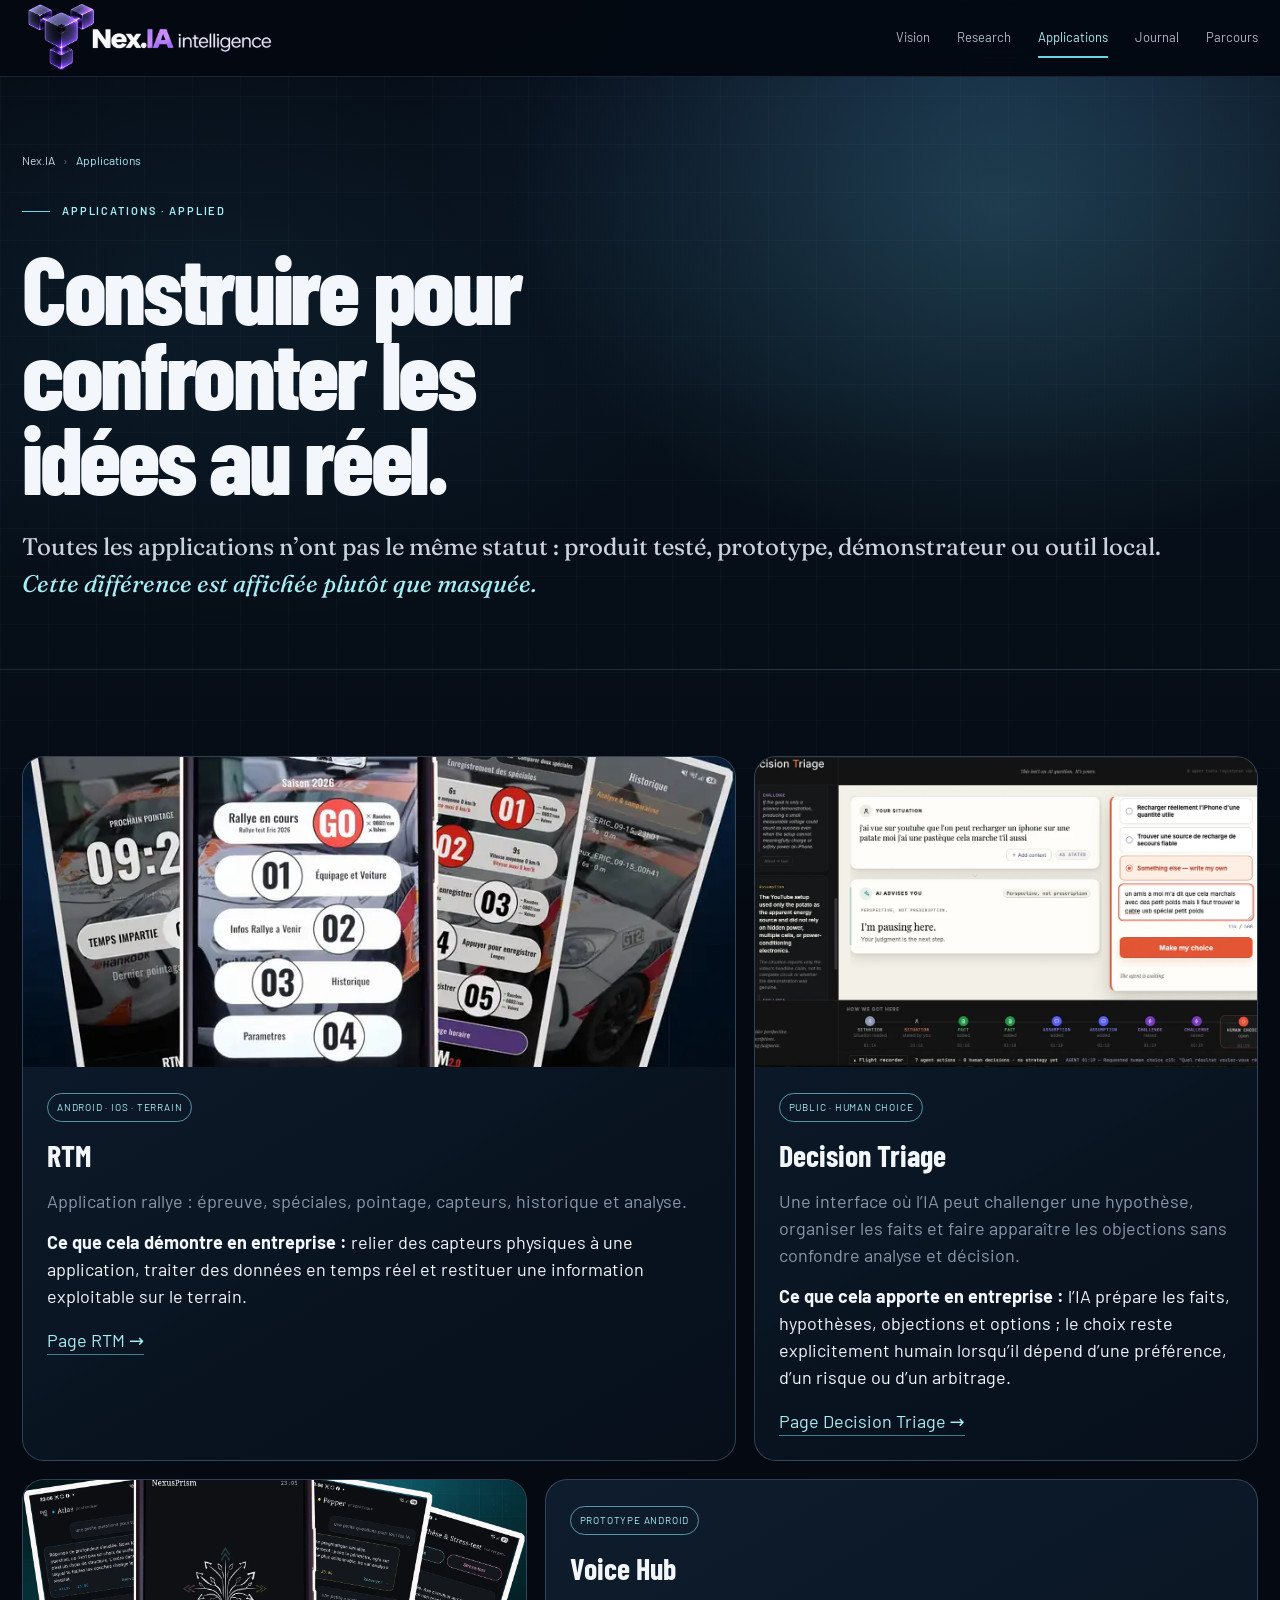
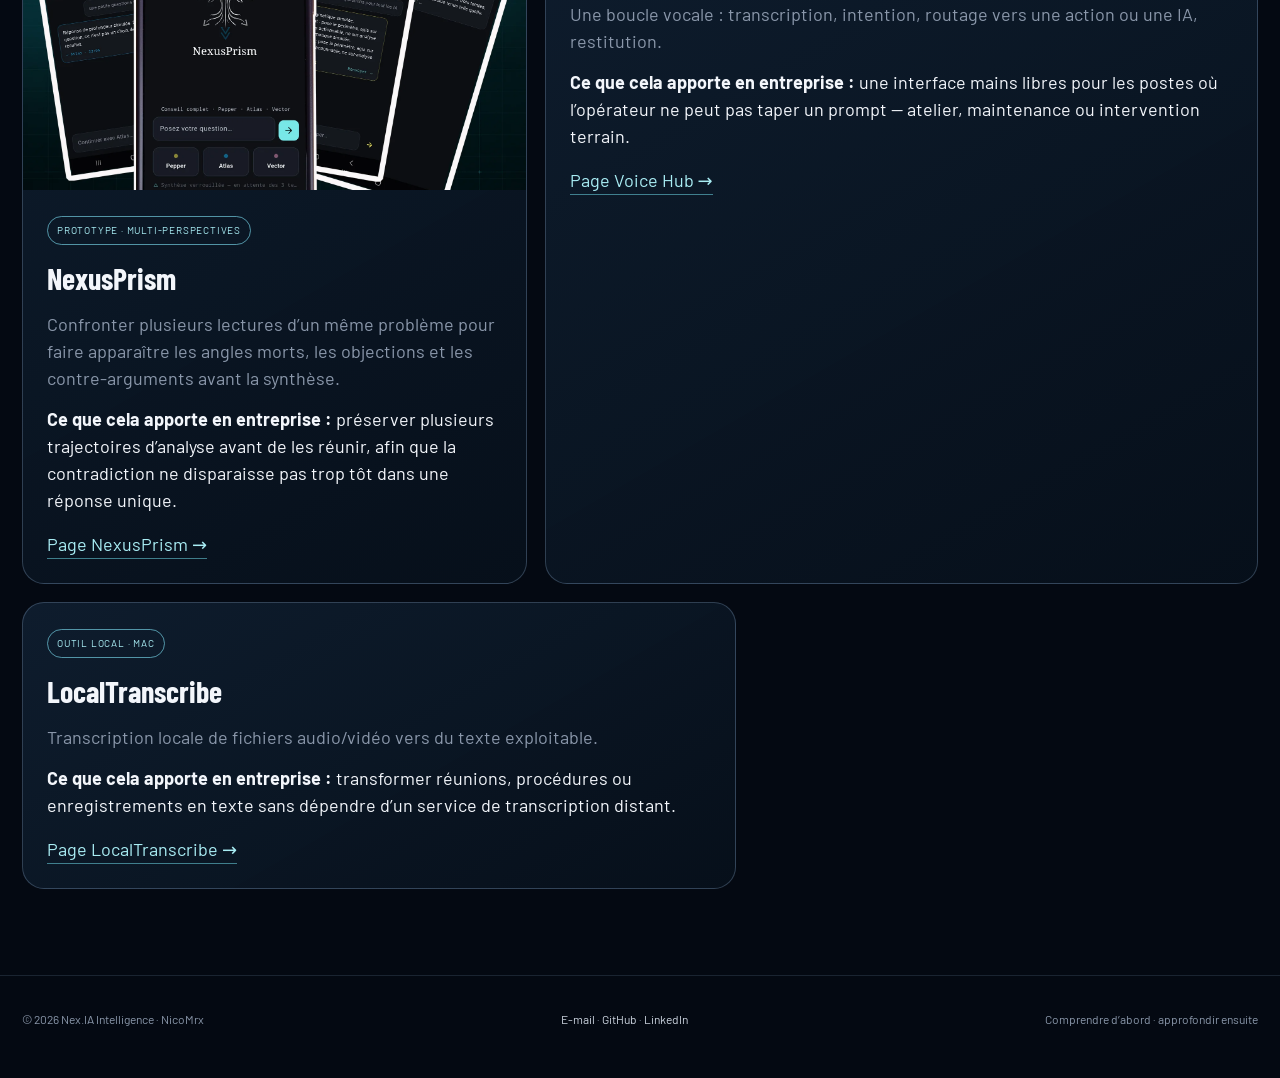
==== commit eaca3290: "refine: clarify Decision Triage human arbitration" ====
--- a/applications/index.html
+++ b/applications/index.html
@@ -1,2 +1,2 @@
 <!DOCTYPE html>
-<html lang="fr"><head><meta charset="utf-8"/><meta content="width=device-width,initial-scale=1" name="viewport"/><meta content="#07111c" name="theme-color"/><title>Applications — Nex.IA</title><meta content="Applications et prototypes Nex.IA : RTM, Decision Triage, NexusPrism, Voice Hub et transcription locale." name="description"/><link href="https://fonts.googleapis.com" rel="preconnect"/><link href="https://fonts.googleapis.com/css2?family=Barlow:wght@400;500;600;700&amp;family=Barlow+Condensed:wght@600;700;800&amp;family=Fraunces:opsz,wght@9..144,350..650&amp;display=swap" rel="stylesheet"/><link href="../assets/site.css" rel="stylesheet"/></head><body class="section-applications"><header class="site-header"><div class="wrap"><a class="brand" href="../index.html"><img alt="Nex.IA Intelligence" src="../assets/nexia-logo.png"/></a><nav aria-label="Navigation" class="site-nav"><a href="../vision/index.html">Vision</a><a href="../research/index.html">Research</a><a class="active" href="../applications/index.html">Applications</a><a href="../journal/index.html">Journal</a><a href="../parcours/index.html">Parcours</a></nav></div></header><main><section class="page-hero"><div class="wrap"><nav aria-label="Fil d’Ariane" class="breadcrumb"><a href="../index.html">Nex.IA</a><span class="sep">›</span><span class="current">Applications</span></nav><p class="eyebrow">Applications · Applied</p><h1>Construire pour confronter les idées au réel.</h1><p class="lead">Toutes les applications n’ont pas le même statut : produit testé, prototype, démonstrateur ou outil local. <em>Cette différence est affichée plutôt que masquée.</em></p></div></section><section class="section"><div class="wrap"><div class="products"><article class="card product wide"><div class="card-media"><img alt="RTM" src="../assets/rtm-home.webp"/></div><div class="card-body"><span class="tag">Android · iOS · terrain</span><h3>RTM</h3><p>Application rallye : épreuve, spéciales, pointage, capteurs, historique et analyse.</p><p class="status-note"><strong>Ce que cela démontre en entreprise :</strong> relier des capteurs physiques à une application, traiter des données en temps réel et restituer une information exploitable sur le terrain.</p><a class="more" href="rtm.html">Page RTM →</a></div></article><article class="card product narrow"><div class="card-media"><img alt="Decision Triage" src="../assets/dt-choice.webp"/></div><div class="card-body"><span class="tag">Public · Human Choice</span><h3>Decision Triage</h3><p>Une interface qui sépare analyse et décision humaine.</p><p class="status-note"><strong>Ce que cela apporte en entreprise :</strong> l’IA prépare les faits, hypothèses et options ; le dirigeant conserve explicitement l’arbitrage lorsqu’un choix humain est nécessaire.</p><a class="more" href="decision-triage.html">Page Decision Triage →</a></div></article><article class="card product narrow"><div class="card-media"><img alt="NexusPrism" src="../assets/nexus-home.webp"/></div><div class="card-body"><span class="tag">Prototype · multi-perspectives</span><h3>NexusPrism</h3><p>Confronter plusieurs lectures d’un même problème pour faire apparaître les angles morts, les objections et les contre-arguments avant la synthèse.</p><p class="status-note"><strong>Ce que cela apporte en entreprise :</strong> préserver plusieurs trajectoires d’analyse avant de les réunir, afin que la contradiction ne disparaisse pas trop tôt dans une réponse unique.</p><a class="more" href="nexusprism.html">Page NexusPrism →</a></div></article><article class="card product wide"><div class="card-body"><span class="tag">Prototype Android</span><h3>Voice Hub</h3><p>Une boucle vocale : transcription, intention, routage vers une action ou une IA, restitution.</p><p class="status-note"><strong>Ce que cela apporte en entreprise :</strong> une interface mains libres pour les postes où l’opérateur ne peut pas taper un prompt — atelier, maintenance ou intervention terrain.</p><a class="more" href="voice-hub.html">Page Voice Hub →</a></div></article><article class="card product wide"><div class="card-body"><span class="tag">Outil local · Mac</span><h3>LocalTranscribe</h3><p>Transcription locale de fichiers audio/vidéo vers du texte exploitable.</p><p class="status-note"><strong>Ce que cela apporte en entreprise :</strong> transformer réunions, procédures ou enregistrements en texte sans dépendre d’un service de transcription distant.</p><a class="more" href="localtranscribe.html">Page LocalTranscribe →</a></div></article></div></div></section></main><footer><div class="wrap footer-row"><span>© 2026 Nex.IA Intelligence · NicoMrx</span><span><a href="mailto:morelnicolas.3807@gmail.com">E-mail</a> · <a href="https://github.com/nicoMrx/" rel="noopener" target="_blank">GitHub</a> · <a href="https://www.linkedin.com/in/morel-nicolas-nicomrx/" rel="noopener" target="_blank">LinkedIn</a></span><span>Comprendre d’abord · approfondir ensuite</span></div></footer></body></html>+<html lang="fr"><head><meta charset="utf-8"/><meta content="width=device-width,initial-scale=1" name="viewport"/><meta content="#07111c" name="theme-color"/><title>Applications — Nex.IA</title><meta content="Applications et prototypes Nex.IA : RTM, Decision Triage, NexusPrism, Voice Hub et transcription locale." name="description"/><link href="https://fonts.googleapis.com" rel="preconnect"/><link href="https://fonts.googleapis.com/css2?family=Barlow:wght@400;500;600;700&amp;family=Barlow+Condensed:wght@600;700;800&amp;family=Fraunces:opsz,wght@9..144,350..650&amp;display=swap" rel="stylesheet"/><link href="../assets/site.css" rel="stylesheet"/></head><body class="section-applications"><header class="site-header"><div class="wrap"><a class="brand" href="../index.html"><img alt="Nex.IA Intelligence" src="../assets/nexia-logo.png"/></a><nav aria-label="Navigation" class="site-nav"><a href="../vision/index.html">Vision</a><a href="../research/index.html">Research</a><a class="active" href="../applications/index.html">Applications</a><a href="../journal/index.html">Journal</a><a href="../parcours/index.html">Parcours</a></nav></div></header><main><section class="page-hero"><div class="wrap"><nav aria-label="Fil d’Ariane" class="breadcrumb"><a href="../index.html">Nex.IA</a><span class="sep">›</span><span class="current">Applications</span></nav><p class="eyebrow">Applications · Applied</p><h1>Construire pour confronter les idées au réel.</h1><p class="lead">Toutes les applications n’ont pas le même statut : produit testé, prototype, démonstrateur ou outil local. <em>Cette différence est affichée plutôt que masquée.</em></p></div></section><section class="section"><div class="wrap"><div class="products"><article class="card product wide"><div class="card-media"><img alt="RTM" src="../assets/rtm-home.webp"/></div><div class="card-body"><span class="tag">Android · iOS · terrain</span><h3>RTM</h3><p>Application rallye : épreuve, spéciales, pointage, capteurs, historique et analyse.</p><p class="status-note"><strong>Ce que cela démontre en entreprise :</strong> relier des capteurs physiques à une application, traiter des données en temps réel et restituer une information exploitable sur le terrain.</p><a class="more" href="rtm.html">Page RTM →</a></div></article><article class="card product narrow"><div class="card-media"><img alt="Decision Triage" src="../assets/dt-choice.webp"/></div><div class="card-body"><span class="tag">Public · Human Choice</span><h3>Decision Triage</h3><p>Une interface où l’IA peut challenger une hypothèse, organiser les faits et faire apparaître les objections sans confondre analyse et décision.</p><p class="status-note"><strong>Ce que cela apporte en entreprise :</strong> l’IA prépare les faits, hypothèses, objections et options ; le choix reste explicitement humain lorsqu’il dépend d’une préférence, d’un risque ou d’un arbitrage.</p><a class="more" href="decision-triage.html">Page Decision Triage →</a></div></article><article class="card product narrow"><div class="card-media"><img alt="NexusPrism" src="../assets/nexus-home.webp"/></div><div class="card-body"><span class="tag">Prototype · multi-perspectives</span><h3>NexusPrism</h3><p>Confronter plusieurs lectures d’un même problème pour faire apparaître les angles morts, les objections et les contre-arguments avant la synthèse.</p><p class="status-note"><strong>Ce que cela apporte en entreprise :</strong> préserver plusieurs trajectoires d’analyse avant de les réunir, afin que la contradiction ne disparaisse pas trop tôt dans une réponse unique.</p><a class="more" href="nexusprism.html">Page NexusPrism →</a></div></article><article class="card product wide"><div class="card-body"><span class="tag">Prototype Android</span><h3>Voice Hub</h3><p>Une boucle vocale : transcription, intention, routage vers une action ou une IA, restitution.</p><p class="status-note"><strong>Ce que cela apporte en entreprise :</strong> une interface mains libres pour les postes où l’opérateur ne peut pas taper un prompt — atelier, maintenance ou intervention terrain.</p><a class="more" href="voice-hub.html">Page Voice Hub →</a></div></article><article class="card product wide"><div class="card-body"><span class="tag">Outil local · Mac</span><h3>LocalTranscribe</h3><p>Transcription locale de fichiers audio/vidéo vers du texte exploitable.</p><p class="status-note"><strong>Ce que cela apporte en entreprise :</strong> transformer réunions, procédures ou enregistrements en texte sans dépendre d’un service de transcription distant.</p><a class="more" href="localtranscribe.html">Page LocalTranscribe →</a></div></article></div></div></section></main><footer><div class="wrap footer-row"><span>© 2026 Nex.IA Intelligence · NicoMrx</span><span><a href="mailto:morelnicolas.3807@gmail.com">E-mail</a> · <a href="https://github.com/nicoMrx/" rel="noopener" target="_blank">GitHub</a> · <a href="https://www.linkedin.com/in/morel-nicolas-nicomrx/" rel="noopener" target="_blank">LinkedIn</a></span><span>Comprendre d’abord · approfondir ensuite</span></div></footer></body></html>
